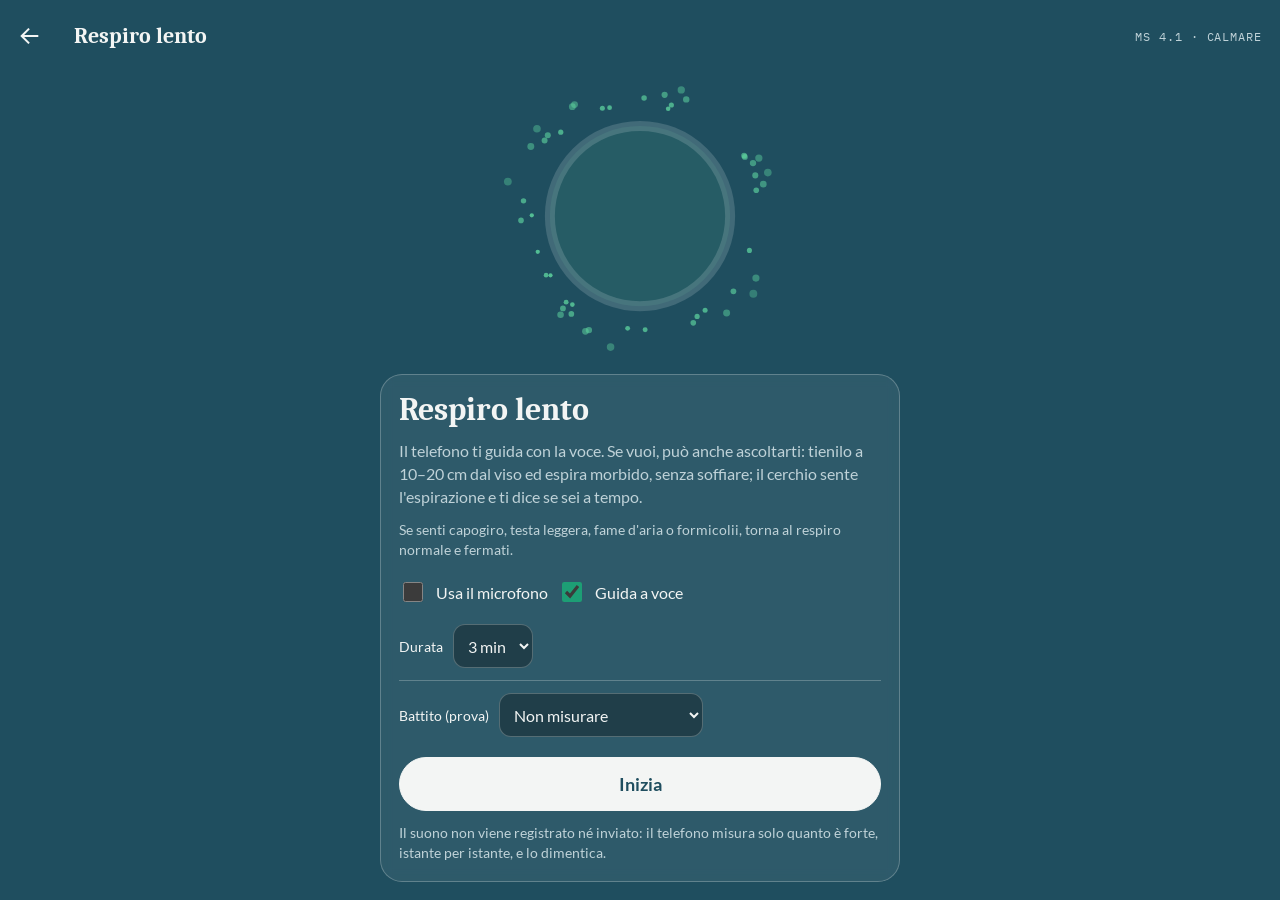
==== respiro.html @ 0f981669 "Respiro guidato: battito in prova da fascia Bluetooth o fotocamera Fascia cardio con il profilo Blue" ====
<!doctype html>
<html lang="it">
<head>
<meta charset="utf-8">
<meta name="viewport" content="width=device-width, initial-scale=1, viewport-fit=cover">
<meta name="theme-color" content="#1f4e5f">
<title>Respiro guidato · Neuro Movement Snack</title>
<link rel="manifest" href="manifest.webmanifest">
<link rel="icon" href="icon-192.png">
<link rel="stylesheet" href="fonts/fonts.css">
<style>
/* Respiro guidato: tela a tutto schermo, il corpo al centro, il testo resta in basso. Notte calda, teal per inspirare, ambra per espirare. */
:root{
  --night:#1f4e5f; --ink:#f3f5f4; --dim:#bfd2d8; --teal:#1d9e75; --amber:#c68a18; --panel:rgba(255,255,255,.07); --line:rgba(243,245,244,.25);
  --display:"Caladea", Cambria, Georgia, serif; --body:"Lato", Calibri, system-ui, sans-serif; --mono:"IBM Plex Mono", ui-monospace, monospace;
  color-scheme:dark;
}
*{box-sizing:border-box}
html,body{height:100%;margin:0}
body{background:var(--night);color:var(--ink);font-family:var(--body);overflow:hidden}
[hidden]{display:none!important}
#cv{position:fixed;inset:0;width:100%;height:100%;display:block}
.ui{position:fixed;inset:0;display:flex;flex-direction:column;
  padding:calc(env(safe-area-inset-top,0px) + 14px) max(18px,env(safe-area-inset-right,0px)) calc(env(safe-area-inset-bottom,0px) + 18px) max(18px,env(safe-area-inset-left,0px));pointer-events:none}
.ui > *{pointer-events:auto}
.top{display:flex;align-items:center;justify-content:space-between;gap:12px}
.back{display:inline-flex;align-items:center;gap:8px;color:var(--ink);text-decoration:none;font-size:1rem;min-height:44px}
.tag{font-family:var(--mono);font-size:.72rem;letter-spacing:.08em;color:var(--dim)}
.panel,.livebar,.top{flex-shrink:0}
.center{flex:1;min-height:0;display:flex;flex-direction:column;align-items:center;justify-content:center;text-align:center;gap:6px;pointer-events:none}
.phase{font-family:var(--display);font-weight:400;font-size:clamp(2.6rem,12vw,4.2rem);line-height:1;letter-spacing:.01em}
.count{font-family:var(--display);font-weight:700;font-size:clamp(3rem,16vw,5rem);line-height:1}
.hint{min-height:1.4em;font-size:1.05rem;color:var(--dim);max-width:30ch;margin-top:min(26vw,100px)}
.phase:empty,.count:empty{min-height:1em}
.panel{background:var(--panel);border:1px solid var(--line);border-radius:22px;padding:18px;display:grid;gap:12px;max-width:520px;width:100%;margin:0 auto;backdrop-filter:blur(6px);max-height:calc(100dvh - 100px);overflow-y:auto}
.panel h1{font-family:var(--display);font-weight:700;font-size:2rem;margin:0;line-height:1.05}
.panel p{margin:0;line-height:1.45;color:var(--dim)}
.btn{font:inherit;font-weight:600;font-size:1.1rem;min-height:54px;border-radius:999px;border:1px solid var(--line);background:transparent;color:var(--ink);padding:0 22px;cursor:pointer}
.btn.primary{background:var(--ink);color:var(--night);border-color:var(--ink)}
.btn:focus-visible,select:focus-visible,input:focus-visible,a:focus-visible{outline:3px solid var(--teal);outline-offset:3px}
.row{display:flex;gap:10px;flex-wrap:wrap;align-items:center}
.row .btn{flex:1}
label.opt{display:flex;align-items:center;gap:10px;min-height:40px;color:var(--ink)}
label.opt input{width:20px;height:20px;accent-color:var(--teal)}
select{font:inherit;min-height:44px;border-radius:12px;border:1px solid var(--line);background:rgba(0,0,0,.3);color:var(--ink);padding:0 10px}
.meter{display:flex;align-items:center;gap:10px;font-family:var(--mono);font-size:.75rem;color:var(--dim)}
.meter .bar{flex:1;height:6px;border-radius:3px;background:rgba(255,255,255,.12);overflow:hidden;position:relative}
.meter .bar i{position:absolute;left:0;top:0;bottom:0;width:0;background:var(--amber)}
.meter .bar b{position:absolute;top:-3px;bottom:-3px;width:2px;background:var(--ink)}
.stats{display:grid;gap:8px}
.stat{display:grid;grid-template-columns:minmax(0,7.5rem) 1fr;align-items:center;gap:12px;background:#ffffff;color:#2f3437;border-radius:12px;padding:8px 16px}
.stat b{font-family:var(--display);font-weight:700;font-size:2.6rem;line-height:1.1;color:#14785a;font-variant-numeric:tabular-nums}
.stat span{font-size:1rem}
.eyebrow{font-size:.72rem;font-weight:700;letter-spacing:.16em;text-transform:uppercase;color:#7fd4b3;margin:0}
.ttl{font-family:var(--display);font-weight:700;font-size:1.35rem;flex:1}
.top .back{min-width:44px}
/* sincronia e forma d'onda */
.sync{display:grid;justify-items:center;gap:0;text-align:center}
.sync span{font-size:1.05rem;color:var(--ink)}
.sync b{font-family:var(--display);font-weight:700;font-size:3.2rem;line-height:1.05;color:#7fd4b3;font-variant-numeric:tabular-nums}
.wave{display:flex;align-items:center;gap:14px;border:1px solid var(--line);border-radius:14px;padding:10px 16px;min-height:58px}
.bars{display:flex;align-items:center;gap:3px;height:34px}
.bars i{width:4px;border-radius:2px;background:#7fd4b3;height:4px;transition:height .08s linear}
.wave #hear{font-size:.8rem;font-weight:700;letter-spacing:.16em;flex:1;white-space:nowrap}
.wave .rate{white-space:nowrap}
.wave .rate{font-family:var(--mono);font-size:.72rem;color:var(--dim)}
.small{font-size:.86rem}
.livebar{display:grid;gap:10px;max-width:520px;width:100%;margin:0 auto}
/* battito (prova) */
.hrpick{display:grid;gap:8px;border-top:1px solid var(--line);padding-top:12px}
.hrpick .row label{color:var(--ink)}
.hrlive{display:grid;gap:6px;border:1px solid var(--line);border-radius:14px;padding:10px 14px}
.hrhead{display:flex;align-items:baseline;justify-content:space-between;gap:10px;flex-wrap:wrap}
.hrhead b{font-family:var(--display);font-weight:700;font-size:1.9rem;line-height:1;font-variant-numeric:tabular-nums}
.hrhead b small{font-family:var(--body);font-size:.8rem;font-weight:400;color:var(--dim);margin-left:4px}
.hrhead span{font-size:.85rem;color:var(--dim)}
.hrhead span em{font-style:normal;color:#7fd4b3;font-weight:700}
#hrCv{width:100%;height:84px;display:block}
.hrleg{display:flex;gap:14px;font-size:.75rem;color:var(--dim)}
.hrleg i{display:inline-block;width:10px;height:10px;border-radius:2px;margin-right:5px;vertical-align:-1px}
#hrMsg:empty{display:none}
@media (prefers-reduced-motion: reduce){ .panel{backdrop-filter:none} }
</style>
</head>
<body>
<canvas id="cv" aria-hidden="true"></canvas>

<div class="ui">
  <div class="top">
    <a class="back" href="./" aria-label="Torna all'app"><svg width="24" height="24" viewBox="0 0 26 26" fill="none" stroke="currentColor" stroke-width="2.2" aria-hidden="true"><path d="M22 13H5M12 5l-8 8 8 8"/></svg></a>
    <span class="ttl" id="ttl">Respiro guidato</span>
    <span class="tag" id="tag">MS 4.1 · CALMARE</span>
  </div>

  <div class="center" id="centerBox" aria-live="polite">
    <p class="phase" id="phase"></p>
    <p class="count" id="count"></p>
    <p class="hint" id="hint"></p>
  </div>

  <!-- Inizio -->
  <div class="panel" id="intro">
    <h1 id="title">Respiro lento</h1>
    <p>Il telefono ti guida con la voce. Se vuoi, può anche ascoltarti: tienilo a 10–20 cm dal viso ed espira morbido, senza soffiare; il cerchio sente l'espirazione e ti dice se sei a tempo.</p>
    <p class="small">Se senti capogiro, testa leggera, fame d'aria o formicolii, torna al respiro normale e fermati.</p>
    <div class="row">
      <label class="opt"><input type="checkbox" id="optMic"> Usa il microfono</label>
      <label class="opt"><input type="checkbox" id="optVoice" checked> Guida a voce</label>
    </div>
    <div class="row">
      <label for="dur" class="small">Durata</label>
      <select id="dur"><option value="1">1 min</option><option value="3" selected>3 min</option><option value="5">5 min</option></select>
    </div>
    <div class="hrpick">
      <div class="row">
        <label for="hrSrc" class="small">Battito (prova)</label>
        <select id="hrSrc"><option value="none">Non misurare</option><option value="ble">Fascia cardio Bluetooth</option><option value="cam">Dito sulla fotocamera</option></select>
      </div>
      <button class="btn" id="hrConnect" hidden>Collega la fascia</button>
      <p class="small" id="hrNote"></p>
    </div>
    <button class="btn primary" id="go">Inizia</button>
    <p class="small">Il suono non viene registrato né inviato: il telefono misura solo quanto è forte, istante per istante, e lo dimentica.</p>
  </div>

  <!-- Taratura -->
  <div class="panel" id="calib" hidden>
    <h1 id="calTitle">Un attimo di silenzio</h1>
    <p id="calText">Sto ascoltando il rumore della stanza per 3 secondi.</p>
    <div class="meter"><span>LIVELLO</span><span class="bar"><i id="calLvl"></i></span></div>
  </div>

  <!-- In corso -->
  <div class="livebar" id="live" hidden>
    <div class="sync" id="syncBox" hidden><span>a tempo con la guida</span><b id="syncPct" class="num">–</b></div>
    <div class="wave" id="liveMeter"><span class="bars" id="bars" aria-hidden="true"></span><span id="hear">IN ASCOLTO</span><span id="rate" class="rate">– resp/min</span></div>
    <div class="hrlive" id="hrLive" hidden>
      <div class="hrhead"><b id="hrBpm">–<small>battiti/min</small></b><span>onda del respiro nel battito: <em id="hrWave">–</em></span></div>
      <canvas id="hrCv" role="img" aria-label="Andamento del battito nell'ultimo minuto"></canvas>
      <div class="hrleg"><span><i style="background:rgba(95,214,160,.5)"></i>inspira</span><span><i style="background:rgba(226,170,70,.5)"></i>espira</span><span>ultimo minuto</span></div>
      <p class="small" id="hrMsg" aria-live="polite"></p>
    </div>
    <div class="row"><button class="btn" id="pause">Pausa</button><button class="btn" id="stop">Concludi</button></div>
  </div>

  <!-- Fine -->
  <div class="panel" id="end" hidden>
    <div><p class="eyebrow">La tua pausa</p><h1>Fatto</h1></div>
    <div class="stats">
      <div class="stat"><b id="sBreaths">–</b><span>respiri</span></div>
      <div class="stat"><b id="sRate">–</b><span>respiri al minuto</span></div>
      <div class="stat"><b id="sSync">–</b><span>a tempo con la guida</span></div>
      <div class="stat" id="stHr" hidden><b id="sHr">–</b><span>battiti al minuto, in media</span></div>
      <div class="stat" id="stWave" hidden><b id="sWave">–</b><span>onda del respiro nel battito (battiti/min)</span></div>
    </div>
    <p id="endNote"></p>
    <p class="small" id="hrEndNote" hidden>L'onda del respiro nel battito è la differenza tra il battito più alto (di solito inspirando) e il più basso (espirando) in ogni respiro. Con il respiro lento tende ad allargarsi. È un riscontro per te, non una misura medica, e non viene salvato.</p>
    <p class="small">Il microfono sente il rumore dell'espirazione: non misura il battito. Gli studi sul respiro lento indicano un ritmo di circa 4,5–7 respiri al minuto (MS 4.1).</p>
    <div class="row"><button class="btn" id="again">Ricomincia</button><a class="btn primary" href="./" style="display:flex;align-items:center;justify-content:center;text-decoration:none">Torna all'app</a></div>
  </div>
</div>

<script>
// ---------- Esercizi di respirazione (dalla mappa studi-esercizi) ----------
const PATTERNS = {
  respiro: {name:"Respiro lento", tag:"MS 4.1 · CALMARE", phases:[{k:"in",l:"Inspira",s:4},{k:"out",l:"Espira",s:6}]},
  guidato: {name:"Respiro guidato", tag:"MS 4.2 · CALMARE", phases:[{k:"in",l:"Inspira",s:4},{k:"out",l:"Espira",s:6}]},
  sospiro: {name:"Sospiro ciclico", tag:"PS · CALMARE", phases:[{k:"in",l:"Inspira dal naso",s:2.5},{k:"in",l:"Ancora un piccolo respiro",s:1},{k:"out",l:"Espira dalla bocca",s:6}]}
};
const exId = new URLSearchParams(location.search).get("ex");
const P = PATTERNS[exId] || PATTERNS.respiro;
const $ = id => document.getElementById(id);
$("title").textContent = P.name; $("ttl").textContent = P.name; $("tag").textContent = P.tag;
// forma d'onda: 18 barre che seguono il livello del soffio
const BARS = 18, hist = new Array(BARS).fill(0);
$("bars").innerHTML = "<i></i>".repeat(BARS);
const reduced = matchMedia("(prefers-reduced-motion: reduce)").matches;

// ---------- Microfono: livello del soffio, nient'altro ----------
let ctx=null, an=null, stream=null, buf=null, lvl=0, floor=0.002, thr=0.01, breathing=false;
async function startMic(){
  stream = await navigator.mediaDevices.getUserMedia({audio:{echoCancellation:true, noiseSuppression:false, autoGainControl:false}});
  ctx = new (window.AudioContext||window.webkitAudioContext)();
  const src = ctx.createMediaStreamSource(stream);
  an = ctx.createAnalyser(); an.fftSize = 1024; src.connect(an);
  buf = new Float32Array(an.fftSize);
}
function readLevel(){
  if(!an) return 0;
  an.getFloatTimeDomainData(buf);
  let s=0; for(let i=0;i<buf.length;i++) s+=buf[i]*buf[i];
  const rms=Math.sqrt(s/buf.length);
  lvl = lvl*0.8 + rms*0.2;
  return lvl;
}
function stopMic(){ try{ stream?.getTracks().forEach(t=>t.stop()); ctx?.close(); }catch(e){} an=null; stream=null; ctx=null; }
const sleep = ms => new Promise(r=>setTimeout(r,ms));
async function sample(ms, bar){
  const vals=[]; const t0=performance.now();
  while(performance.now()-t0<ms){ const v=readLevel(); vals.push(v); if(bar) $(bar).style.width=Math.min(100,v/Math.max(thr*2,0.02)*100)+"%"; await sleep(50); }
  vals.sort((a,b)=>a-b); return vals;
}
async function calibrate(){
  show("calib");
  $("calTitle").textContent="Un attimo di silenzio"; $("calText").textContent="Ascolto il rumore della stanza per 3 secondi.";
  const q = await sample(3000,"calLvl");
  floor = q[Math.floor(q.length*0.5)] || 0.002;
  $("calTitle").textContent="Ora espira piano, senza soffiare"; $("calText").textContent="Un'espirazione lunga e morbida, a bocca socchiusa, per 3 secondi.";
  speak("Ora espira piano, senza soffiare");
  await sleep(600);
  const b = await sample(3000,"calLvl");
  const blow = b[Math.floor(b.length*0.8)] || floor;
  if(blow < floor*1.6){ return false; }
  thr = floor + (blow-floor)*0.3;
  return true;
}

// ---------- Voce ----------
let speakingUntil = 0;
function speak(text){
  if(!$("optVoice").checked || !("speechSynthesis" in window)) return;
  try{
    speechSynthesis.cancel();
    const u = new SpeechSynthesisUtterance(text); u.lang="it-IT"; u.rate=0.9; u.pitch=0.95;
    const v = speechSynthesis.getVoices().find(v=>v.lang && v.lang.startsWith("it")); if(v) u.voice=v;
    // mentre parla, il microfono non conta il soffio
    speakingUntil = performance.now() + 1200;
    u.onend = () => { speakingUntil = performance.now() + 250; };
    speechSynthesis.speak(u);
  }catch(e){}
}

// ---------- Sessione ----------
let S=null, raf=0, wake=null;
function show(id){ ["intro","calib","live","end"].forEach(k=>$(k).hidden = k!==id); }
async function go(){
  const useMic = $("optMic").checked;
  if(useMic){
    try{ await startMic(); }
    catch(e){ $("hint").textContent="Microfono non disponibile: ti guido solo con la voce e il cerchio."; }
    if(an){ const ok = await calibrate(); if(!ok){ stopMic(); $("hint").textContent="Non sento l'espirazione: continuo senza microfono. Prova ad avvicinare il telefono."; } }
  }
  await hrStart();
  try{ wake = await navigator.wakeLock?.request("screen"); }catch(e){}
  S = {cyc:[], phLog:[], dur:+$("dur").value*60000, t0:performance.now(), paused:0, pauseAt:0, idx:0, phaseT0:performance.now(),
       match:0, total:0, exhales:[], onAt:0, ph:{in:0,inLoud:0,out:0,outLoud:0}, feedback:""};
  $("liveMeter").hidden = !an; $("syncBox").hidden = !an; $("syncPct").textContent="–";
  show("live"); startPhase();
  cancelAnimationFrame(raf); raf=requestAnimationFrame(loop);
}
function phase(){ return P.phases[S.idx % P.phases.length]; }
function startPhase(){
  const p=phase(); S.phaseT0=performance.now(); S.ph={in:0,inLoud:0,out:0,outLoud:0};
  S.phLog.push({t:S.phaseT0, k:p.k}); if(S.phLog.length>200) S.phLog.shift();
  if(S.idx % P.phases.length===0) S.cyc.push(S.phaseT0);
  $("phase").textContent=p.l; speak(p.l);
}
function endPhase(){
  // un consiglio breve, solo se il microfono è attivo
  const p=phase();
  if(an){
    if(p.k==="out" && S.ph.out>0){ const f=S.ph.outLoud/S.ph.out; S.feedback = f<0.35 ? "Espira più a lungo, fino a quando il cerchio è piccolo" : (f>0.7 ? "Bene, espirazione lunga" : ""); }
    if(p.k==="in" && S.ph.in>0){ const f=S.ph.inLoud/S.ph.in; if(f>0.5) S.feedback="Sento ancora espirare: inspira in silenzio dal naso"; }
    $("hint").textContent=S.feedback;
  }
  S.idx++;
  // si chiude sempre alla fine di un ciclo completo
  if(performance.now()-S.t0-S.paused>=S.dur && S.idx%P.phases.length===0){ finish(); return; }
  startPhase();
}
// la logica gira a 20 Hz con un timer, il disegno con requestAnimationFrame:
// così i tempi restano giusti anche se il browser rallenta le animazioni
let last=performance.now(), lastDraw=performance.now();
setInterval(()=>tick(performance.now()), 50);
function loop(now){
  const dt=Math.min(0.1,(now-lastDraw)/1000); lastDraw=now;
  draw(now, dt);
  raf=requestAnimationFrame(loop);
}
function tick(now){
  const dt=Math.min(0.5,(now-last)/1000); last=now;
  if(S && !S.pauseAt){
    const p=phase(), el=(now-S.phaseT0)/1000;
    const left=Math.max(1,Math.ceil(p.s-el)); $("count").textContent=left;
    if(an){
      const v=readLevel();
      // isteresi: si accende sopra la soglia, si spegne sotto il 75%
      const was=breathing; breathing = breathing ? v>thr*0.75 : v>thr;
      if(breathing && !was) S.onAt=now;
      if(!breathing && was && now-S.onAt>800) S.exhales.push(now);
      hist.shift(); hist.push(Math.min(1, v/Math.max(thr*2,0.02)));
      const bars=$("bars").children;
      for(let k=0;k<BARS;k++){ const c=1-Math.abs(k-(BARS-1)/2)/(BARS/2)*0.5; bars[k].style.height=(4+hist[k]*30*c)+"px"; }
      $("hear").textContent = breathing ? "TI SENTO" : "IN ASCOLTO";
      if(S.total>3) $("syncPct").textContent=Math.round(S.match/S.total*100)+"%";
      if(now>speakingUntil){
        S.total+=dt;
        if(p.k==="out"){ S.ph.out+=dt; if(breathing){ S.ph.outLoud+=dt; S.match+=dt; } }
        else { S.ph.in+=dt; if(breathing) S.ph.inLoud+=dt; else S.match+=dt; }
      }
      const recent=S.exhales.filter(t=>now-t<60000), span=Math.min(60,(now-S.t0-S.paused)/1000);
      if(span>20 && recent.length>1) $("rate").textContent=(recent.length/span*60).toFixed(1).replace(".",",")+" resp/min";
    }
    if(HR.on) hrTick(now);
    if(el>=p.s) endPhase();
  }
}
function finish(){
  const pausing=S.pauseAt ? performance.now()-S.pauseAt : 0; // se concludi in pausa, la pausa non conta
  const elapsedMin=(performance.now()-S.t0-S.paused-pausing)/60000;
  const cycle=P.phases.reduce((a,p)=>a+p.s,0);
  const guided=Math.round(elapsedMin*60/cycle);
  if(an){
    $("sBreaths").textContent=S.exhales.length;
    const r=S.exhales.length/Math.max(elapsedMin,0.1);
    $("sRate").textContent = elapsedMin>=1 ? r.toFixed(1).replace(".",",") : "–";
    $("sSync").textContent=S.total>0?Math.round(S.match/S.total*100)+"%":"–";
    $("endNote").textContent = elapsedMin<1 ? "Sessione troppo breve per calcolare il ritmo: serve almeno un minuto." :
      r>=4.5 && r<=7 ? "Il tuo ritmo è nella fascia del respiro lento studiata negli esperimenti." :
      (r>7 ? "Il tuo ritmo è un po' più veloce della guida: la prossima volta allunga l'espirazione." : "Ho sentito pochi respiri: forse il telefono era lontano o l'espirazione molto silenziosa.");
  } else {
    $("sBreaths").textContent=guided; $("sRate").textContent=(60/cycle).toFixed(1).replace(".",","); $("sSync").textContent="–";
    $("endNote").textContent="Senza microfono conto i respiri guidati, non quelli che hai fatto davvero.";
  }
  if(S.idx % P.phases.length===0) S.cyc.push(performance.now()); hrFinish();
  speak("Fatto. Ottimo lavoro.");
  stopMic(); try{ wake?.release(); }catch(e){}
  S=null; $("phase").textContent=""; $("count").textContent=""; $("hint").textContent="";
  show("end");
}

// ---------- Battito (prova): fascia Bluetooth o dito sulla fotocamera ----------
// I dati del battito restano in memoria solo durante l'esercizio: non vengono salvati né inviati.
const HR = {on:false, src:"none", beats:[], dev:null, cam:null, vid:null, torch:false, f:null, status:"", live:0, liveAt:0, rej:0};
const median = a => { const s=[...a].sort((x,y)=>x-y); return s[Math.floor(s.length/2)]; };
function hrMsg(t){ $("hrMsg").textContent=t||""; }
function addBeat(t, ibi, strict){
  if(ibi<330 || ibi>1500) return;                     // fuori da 40–180 battiti al minuto
  const b=HR.beats;
  if(strict && b.length>=5){                           // fotocamera: scarto i salti isolati
    const m=median(b.slice(-5).map(x=>x.ibi));
    if(Math.abs(ibi-m)>m*0.3){                         // accetto un ritmo nuovo solo se si ripete uguale
      HR.rej = (HR.rejIbi && Math.abs(ibi-HR.rejIbi)<ibi*0.15) ? HR.rej+1 : 1; HR.rejIbi=ibi;
      if(HR.rej<3) return; }
  }
  HR.rej=0; HR.rejIbi=0; b.push({t, ibi, hr:60000/ibi}); if(b.length>900) b.shift();
}
function hrNote(){
  const v=$("hrSrc").value, ble=!!navigator.bluetooth;
  $("hrConnect").hidden = v!=="ble" || !ble;
  $("hrConnect").textContent = HR.dev ? "Collegata: "+(HR.dev.name||"fascia")+" · cambia" : "Collega la fascia";
  $("hrNote").textContent =
    v==="ble" ? (ble ? "Inumidisci gli elettrodi, indossa la fascia sul petto e premi Collega. Il battito resta su questo dispositivo e non viene salvato."
                     : "Questo browser non si collega alle fasce. Su iPhone e iPad Safari non lo permette: apri l'app con il browser gratuito Bluefy. Su Android usa Chrome, su computer Chrome o Edge.")
    : v==="cam" ? "Durante l'esercizio appoggia la punta dell'indice sulla fotocamera posteriore, coprendo anche il flash, senza premere, e resta fermo. Il telefono legge solo il colore del dito: le immagini non vengono salvate. È meno precisa della fascia."
    : "";
}
$("hrSrc").addEventListener("change", hrNote);
$("hrConnect").addEventListener("click", connectStrap);
hrNote();

async function connectStrap(){
  try{
    const dev = await navigator.bluetooth.requestDevice({filters:[{services:["heart_rate"]}]});
    const srv = await (await dev.gatt.connect()).getPrimaryService("heart_rate");
    const ch = await srv.getCharacteristic("heart_rate_measurement");
    ch.addEventListener("characteristicvaluechanged", e=>onHrm(e.target.value));
    await ch.startNotifications();
    dev.addEventListener("gattserverdisconnected", ()=>{ HR.dev=null; hrMsg("La fascia si è scollegata."); hrNote(); });
    if(HR.dev && HR.dev!==dev) try{ HR.dev.gatt.disconnect(); }catch(e){}
    HR.dev=dev; $("hrNote").textContent="Fascia collegata. Il battito resta su questo dispositivo e non viene salvato.";
  }catch(e){
    $("hrNote").textContent = e.name==="NotFoundError" ? "Nessuna fascia scelta. Controlla che sia indossata (si accende a contatto con la pelle) e riprova." : "Non riesco a collegarmi alla fascia ("+e.message+").";
  }
  $("hrConnect").hidden=false; $("hrConnect").textContent = HR.dev ? "Collegata: "+(HR.dev.name||"fascia")+" · cambia" : "Collega la fascia";
}
// Formato standard Bluetooth "Heart Rate Measurement": battito e, se c'è, intervalli tra battiti in 1/1024 s
function onHrm(dv){
  const now=performance.now(), f=dv.getUint8(0); let o=1;
  const hr = (f&1) ? dv.getUint16(o,true) : dv.getUint8(o); o += (f&1) ? 2 : 1;
  if(f&8) o+=2;
  const rr=[]; if(f&16) for(; o+1<dv.byteLength; o+=2) rr.push(dv.getUint16(o,true)*1000/1024);
  HR.live=hr; HR.liveAt=now;
  if(!HR.on) return;
  if(rr.length){ let t=now; for(let i=rr.length-1;i>=0;i--){ addBeat(t, rr[i], false); t-=rr[i]; } HR.beats.sort((a,b)=>a.t-b.t); }
  else if(hr>0) addBeat(now, 60000/hr, false);         // fascia senza intervalli: un valore al secondo
}

async function startCam(){
  const st = await navigator.mediaDevices.getUserMedia({audio:false, video:{facingMode:{ideal:"environment"}, width:{ideal:160}, height:{ideal:120}, frameRate:{ideal:30}}});
  const v=document.createElement("video"); v.muted=true; v.playsInline=true; v.setAttribute("playsinline",""); v.srcObject=st; await v.play();
  HR.torch=false;
  try{ await st.getVideoTracks()[0].applyConstraints({advanced:[{torch:true}]}); HR.torch=true; }catch(e){}
  HR.cam=st; HR.vid=v;
  const c=document.createElement("canvas"); c.width=32; c.height=24; HR.cx=c.getContext("2d",{willReadFrequently:true});
  HR.f={base:0, sm:0, prev:0, prev2:0, prevT:0, lastT:0, amp:0, lastPeak:0, ok:false, okSince:0};
  const step=()=>{ if(!HR.cam) return; camFrame();
    if(v.requestVideoFrameCallback) v.requestVideoFrameCallback(step); else setTimeout(step, 33); };
  step();
}
function camFrame(){
  if(HR.vid.readyState<2) return;
  HR.cx.drawImage(HR.vid,0,0,32,24);
  const d=HR.cx.getImageData(0,0,32,24).data; let r=0,g=0,b=0;
  for(let i=0;i<d.length;i+=4){ r+=d[i]; g+=d[i+1]; b+=d[i+2]; }
  const n=d.length/4; ppgSample(performance.now(), r/n, g/n, b/n);
}
// Fotopletismografia: a ogni battito il dito si riempie di sangue e diventa un po' più scuro
function ppgSample(t, r, g, b){
  const F=HR.f, dt = F.lastT ? Math.min(0.2,(t-F.lastT)/1000) : 0.033; F.lastT=t;
  const finger = r>40 && r>g*1.6 && r>b*1.6;            // immagine quasi tutta rossa: il dito copre l'obiettivo
  if(!finger){ F.ok=false; HR.status="nofinger"; return; }
  if(!F.ok){ Object.assign(F,{ok:true, okSince:t, base:r, sm:0, prev:0, prev2:0, amp:0, lastPeak:0}); }
  HR.status = t-F.okSince<5000 ? "warm" : "ok";
  F.base += (r-F.base)*(1-Math.exp(-dt/0.9));           // tolgo la deriva lenta
  F.sm += ((F.base-r)-F.sm)*(1-Math.exp(-dt/0.1));      // e il rumore veloce
  F.amp = Math.max(F.amp*Math.exp(-dt/2.5), Math.abs(F.sm));
  if(F.prev>F.prev2 && F.prev>=F.sm && F.prev>F.amp*0.4 && F.prevT-F.lastPeak>Math.max(330, HR.beats.length>=5 ? 0.6*median(HR.beats.slice(-5).map(x=>x.ibi)) : 0) && t-F.okSince>2000){
    if(F.lastPeak) addBeat(F.prevT, F.prevT-F.lastPeak, true);
    F.lastPeak=F.prevT;
  }
  F.prev2=F.prev; F.prev=F.sm; F.prevT=t;
}
function stopCam(){ try{ HR.cam?.getTracks().forEach(t=>t.stop()); }catch(e){} HR.cam=null; HR.vid=null; }
addEventListener("pagehide", ()=>{ stopCam(); try{ HR.dev?.gatt.disconnect(); }catch(e){} });

async function hrStart(){
  HR.src=$("hrSrc").value; HR.beats=[]; HR.rej=0; HR.status=""; HR.on=false; hrMsg("");
  if(HR.src==="cam"){
    try{ await startCam(); HR.on=true;
      if(!HR.torch) hrMsg("Non riesco ad accendere la torcia: avvicina il dito a una luce forte."); }
    catch(e){ hrMsg("Fotocamera non disponibile: continuo senza battito."); }
  } else if(HR.src==="ble"){
    if(HR.dev) HR.on=true; else hrMsg("Fascia non collegata: continuo senza battito.");
  }
  $("hrLive").hidden=!HR.on;
}
// onda del respiro nel battito: per ogni respiro completo, battito più alto meno battito più basso
function hrWaves(){
  const c=S.cyc, out=[];
  for(let i=0;i+1<c.length;i++){
    const hs=HR.beats.filter(x=>x.t>=c[i] && x.t<c[i+1]).map(x=>x.hr);
    if(hs.length>=4) out.push(Math.max(...hs)-Math.min(...hs));
  }
  return out;
}
const fmt1 = v => v.toFixed(1).replace(".",",");
function hrTick(now){
  const b=HR.beats, lastT=b.length ? b[b.length-1].t : 0;
  const fresh = b.length>=3 && now-lastT<4000;
  $("hrBpm").firstChild.textContent = fresh ? Math.round(median(b.slice(-5).map(x=>x.hr))) : "–";
  const w=hrWaves().slice(-3); $("hrWave").textContent = w.length ? fmt1(w.reduce((a,x)=>a+x,0)/w.length) : "–";
  if(HR.src==="cam") hrMsg(HR.status==="nofinger" ? "Appoggia il dito sulla fotocamera, coprendo anche il flash." :
                           HR.status==="warm" ? "Sto cercando il battito: resta fermo." :
                           (!fresh ? "Il segnale è debole: premi un po' meno e tieni fermo il dito." : (HR.torch?"":"Torcia spenta: tieni il dito vicino a una luce.")));
  else if(HR.src==="ble") hrMsg(!HR.dev ? "La fascia si è scollegata." : (now-HR.liveAt>5000 ? "Non ricevo dati: controlla che la fascia tocchi bene la pelle." : ""));
  drawHr(now);
}
function drawHr(now){
  const c=$("hrCv"), w=c.clientWidth, h=c.clientHeight, d=Math.min(2,devicePixelRatio||1);
  if(!w) return;
  if(c.width!==Math.round(w*d)){ c.width=Math.round(w*d); c.height=Math.round(h*d); }
  const x=c.getContext("2d"); x.setTransform(d,0,0,d,0,0); x.clearRect(0,0,w,h);
  const span=60000, t0=now-span, X=t=>(t-t0)/span*w, L=S.phLog;
  for(let i=0;i<L.length;i++){
    const a=Math.max(L[i].t,t0), e=i+1<L.length ? L[i+1].t : now; if(e<t0) continue;
    x.fillStyle = L[i].k==="in" ? "rgba(95,214,160,.18)" : "rgba(226,170,70,.18)"; x.fillRect(X(a),0,X(e)-X(a),h);
  }
  const p=HR.beats.filter(q=>q.t>=t0); if(p.length<2) return;
  let lo=Math.min(...p.map(q=>q.hr)), hi=Math.max(...p.map(q=>q.hr));
  if(hi-lo<10){ const m=(hi+lo)/2; lo=m-5; hi=m+5; }
  const Y=v=>h-6-(v-lo)/(hi-lo)*(h-12);
  x.strokeStyle="#f3f5f4"; x.lineWidth=2; x.lineJoin="round"; x.beginPath();
  p.forEach((q,i)=> i ? x.lineTo(X(q.t),Y(q.hr)) : x.moveTo(X(q.t),Y(q.hr))); x.stroke();
  x.fillStyle="rgba(243,245,244,.7)"; x.font="11px 'IBM Plex Mono', monospace";
  x.fillText(Math.round(hi),4,12); x.fillText(Math.round(lo),4,h-4);
}
function hrFinish(){
  if(!HR.on){ $("stHr").hidden=true; $("stWave").hidden=true; $("hrEndNote").hidden=true; stopCam(); return; }
  const hs=HR.beats.map(x=>x.hr), w=hrWaves(), ww=w.length>2 ? w.slice(1) : w;  // il primo respiro serve ad assestarsi
  $("stHr").hidden=false; $("stWave").hidden=false;
  $("sHr").textContent = hs.length>=10 ? Math.round(hs.reduce((a,x)=>a+x,0)/hs.length) : "–";
  $("sWave").textContent = ww.length ? fmt1(ww.reduce((a,x)=>a+x,0)/ww.length) : "–";
  $("hrEndNote").hidden=false;
  HR.on=false; HR.beats=[]; stopCam();
}
$("go").addEventListener("click",go);
$("again").addEventListener("click",()=>{ show("intro"); });
$("stop").addEventListener("click",()=>{ if(S) finish(); });
$("pause").addEventListener("click",()=>{
  if(!S) return;
  if(!S.pauseAt){ S.pauseAt=performance.now(); $("pause").textContent="Riprendi"; $("phase").textContent="In pausa"; speechSynthesis?.cancel(); }
  else { const d=performance.now()-S.pauseAt; S.paused+=d; S.phaseT0+=d; S.pauseAt=0; $("pause").textContent="Pausa"; $("phase").textContent=phase().l; }
});

// ---------- Disegno: il cerchio che respira e le particelle mosse dal soffio ----------
const cv=$("cv"), g=cv.getContext("2d");
let W=0,H=0,DPR=1;
function resize(){ DPR=Math.min(2,devicePixelRatio||1); W=innerWidth; H=innerHeight; cv.width=W*DPR; cv.height=H*DPR; g.setTransform(DPR,0,0,DPR,0,0); }
addEventListener("resize",resize); resize();
const parts=Array.from({length:reduced?16:48},(_,i)=>({a:Math.random()*Math.PI*2, d:Math.random(), sp:0.05+Math.random()*0.15, push:0}));
let scale=0.55, hue=0;
const mix=(a,b,t)=>a+(b-a)*t;
const TEAL=[95,214,160], AMBER=[226,170,70];
function draw(now, dt){
  g.fillStyle="#1f4e5f"; g.fillRect(0,0,W,H);
  // l'anello si centra sul testo "Inspira / Espira"
  const pr=$("phase").getBoundingClientRect(), cr=$("count").getBoundingClientRect();
  const cb=$("centerBox").getBoundingClientRect();
  const cx=W/2, cy=S ? (pr.top+cr.bottom)/2 : cb.top+cb.height/2, R=Math.max(60, Math.min(W*0.42, 170, cb.height*0.46));
  let target=0.55, warm=0, prog=0;
  if(S){
    const p=phase(), el=(now-S.phaseT0)/1000; prog=Math.min(1,el/p.s);
    const e=0.5-0.5*Math.cos(Math.PI*prog);
    if(p.k==="in"){ const prev = S.idx>0 && P.phases[(S.idx-1)%P.phases.length].k==="in"; const from=prev?0.92:0.55, to=prev?1.0:0.92; target=mix(from,to,e); warm=0; }
    else { target=mix(1.0,0.55,e); warm=1; }
    if(S.pauseAt) target=scale;
  }
  scale += (target-scale)*Math.min(1,dt*8);
  hue += ((S?warm:0)-hue)*Math.min(1,dt*3);
  const col=TEAL.map((c,i)=>Math.round(mix(c,AMBER[i],hue)));
  // l'anello respira: grande in inspirazione, piccolo in espirazione
  const r=R*(0.62+0.38*((scale-0.55)/0.45));
  g.fillStyle=`rgba(${col},0.10)`; g.beginPath(); g.arc(cx,cy,r,0,Math.PI*2); g.fill();
  g.lineWidth=10; g.lineCap="round";
  g.strokeStyle="rgba(243,245,244,0.16)"; g.beginPath(); g.arc(cx,cy,r,0,Math.PI*2); g.stroke();
  // l'arco: con il microfono la sincronia, senza il tempo della fase
  let f=0;
  if(S){ f = (an && S.total>3) ? S.match/S.total : prog; }
  if(f>0){ g.strokeStyle=`rgb(${col})`; g.beginPath(); g.arc(cx,cy,r,-Math.PI/2,-Math.PI/2+Math.PI*2*f); g.stroke(); }
  // particelle: il soffio le spinge verso l'esterno
  const wind = (an && breathing) ? Math.min(1,(lvl-thr)/(thr*1.5)+0.35) : 0;
  for(const q of parts){
    q.a += q.sp*dt*(0.4+wind*1.6);
    q.push += ((wind*(0.6+q.d*0.8)) - q.push)*Math.min(1,dt*4);
    const rr = r + 16 + q.d*R*0.22 + q.push*R*0.45;
    const x=cx+Math.cos(q.a)*rr, y=cy+Math.sin(q.a)*rr;
    g.fillStyle=`rgba(${col},${0.35+0.5*(1-q.d)})`;
    g.beginPath(); g.arc(x,y,2+q.d*2+q.push*2,0,Math.PI*2); g.fill();
  }
}
requestAnimationFrame(loop);
</script>
</body>
</html>
---- fonts/fonts.css ----
/* Caratteri ospitati sul sito (licenza SIL Open Font License), sottoinsieme latino */
@font-face {
  font-family: 'Caladea';
  font-style: normal;
  font-weight: 400;
  font-display: swap;
  src: url(caladea-400.woff2) format('woff2');
  unicode-range: U+0000-00FF, U+0131, U+0152-0153, U+02BB-02BC, U+02C6, U+02DA, U+02DC, U+0304, U+0308, U+0329, U+2000-206F, U+20AC, U+2122, U+2191, U+2193, U+2212, U+2215, U+FEFF, U+FFFD;
}
@font-face {
  font-family: 'Caladea';
  font-style: normal;
  font-weight: 700;
  font-display: swap;
  src: url(caladea-700.woff2) format('woff2');
  unicode-range: U+0000-00FF, U+0131, U+0152-0153, U+02BB-02BC, U+02C6, U+02DA, U+02DC, U+0304, U+0308, U+0329, U+2000-206F, U+20AC, U+2122, U+2191, U+2193, U+2212, U+2215, U+FEFF, U+FFFD;
}
@font-face {
  font-family: 'IBM Plex Mono';
  font-style: normal;
  font-weight: 400;
  font-display: swap;
  src: url(ibm-plex-mono-400.woff2) format('woff2');
  unicode-range: U+0000-00FF, U+0131, U+0152-0153, U+02BB-02BC, U+02C6, U+02DA, U+02DC, U+0304, U+0308, U+0329, U+2000-206F, U+20AC, U+2122, U+2191, U+2193, U+2212, U+2215, U+FEFF, U+FFFD;
}
@font-face {
  font-family: 'Lato';
  font-style: normal;
  font-weight: 400;
  font-display: swap;
  src: url(lato-400.woff2) format('woff2');
  unicode-range: U+0000-00FF, U+0131, U+0152-0153, U+02BB-02BC, U+02C6, U+02DA, U+02DC, U+0304, U+0308, U+0329, U+2000-206F, U+20AC, U+2122, U+2191, U+2193, U+2212, U+2215, U+FEFF, U+FFFD;
}
@font-face {
  font-family: 'Lato';
  font-style: normal;
  font-weight: 700;
  font-display: swap;
  src: url(lato-700.woff2) format('woff2');
  unicode-range: U+0000-00FF, U+0131, U+0152-0153, U+02BB-02BC, U+02C6, U+02DA, U+02DC, U+0304, U+0308, U+0329, U+2000-206F, U+20AC, U+2122, U+2191, U+2193, U+2212, U+2215, U+FEFF, U+FFFD;
}
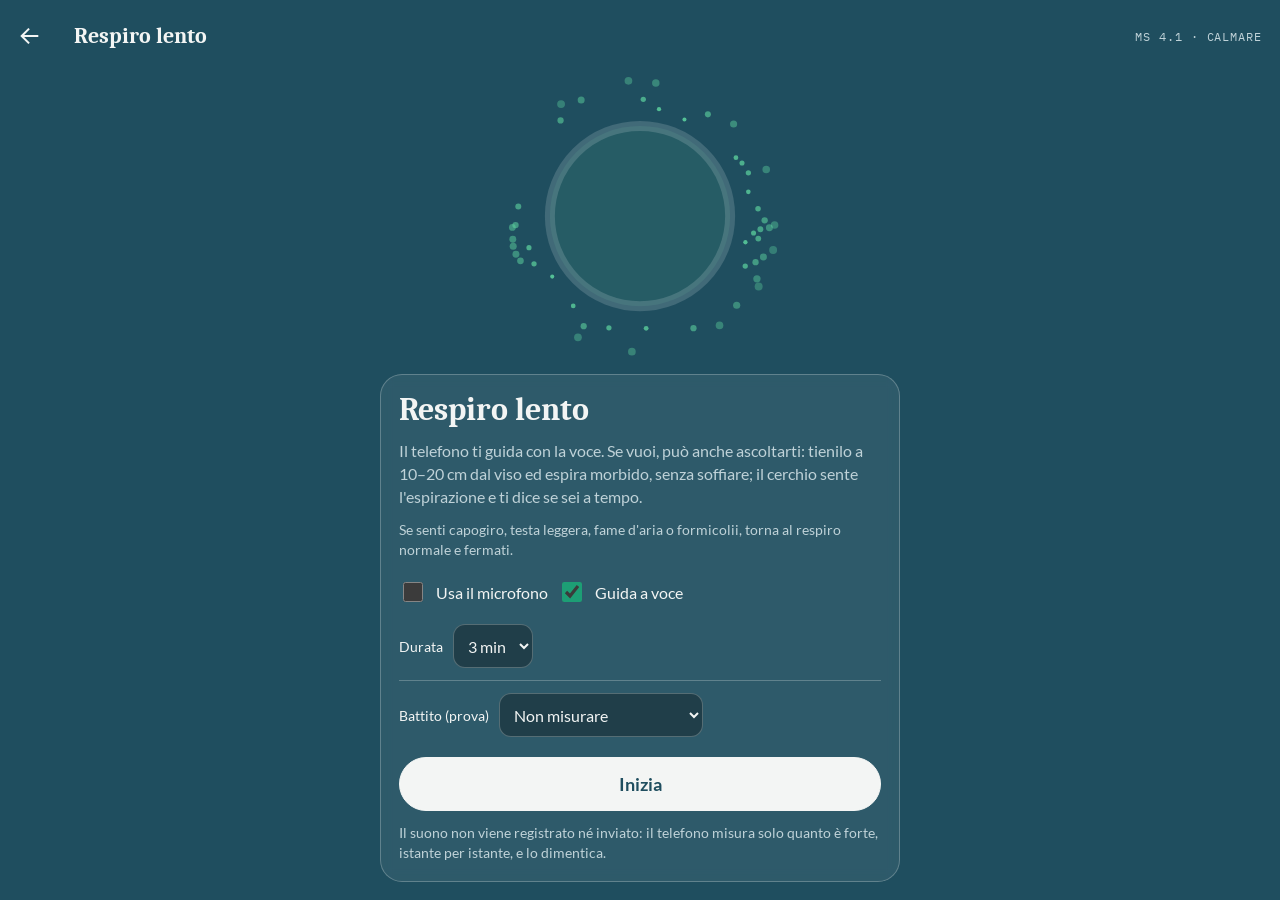
==== commit b23c24fe: "Battito da fotocamera: link di prova, diagnostica, controllo fotogrammi ?hr=cam sceglie già la fotoc" ====
--- a/respiro.html
+++ b/respiro.html
@@ -139,6 +139,7 @@
       <canvas id="hrCv" role="img" aria-label="Andamento del battito nell'ultimo minuto"></canvas>
       <div class="hrleg"><span><i style="background:rgba(95,214,160,.5)"></i>inspira</span><span><i style="background:rgba(226,170,70,.5)"></i>espira</span><span>ultimo minuto</span></div>
       <p class="small" id="hrMsg" aria-live="polite"></p>
+      <p class="small" id="hrDbg" hidden style="font-family:var(--mono);color:var(--dim)"></p>
     </div>
     <div class="row"><button class="btn" id="pause">Pausa</button><button class="btn" id="stop">Concludi</button></div>
   </div>
@@ -356,6 +357,9 @@
     : "";
 }
 $("hrSrc").addEventListener("change", hrNote);
+// per le prove: ?hr=cam (o ble) sceglie già il sensore, ?debug=1 mostra i valori grezzi
+const QP = new URLSearchParams(location.search), DEBUG = QP.get("debug")==="1";
+if(["cam","ble"].includes(QP.get("hr"))) $("hrSrc").value = QP.get("hr");
 $("hrConnect").addEventListener("click", connectStrap);
 hrNote();
 
@@ -391,7 +395,7 @@
   const v=document.createElement("video"); v.muted=true; v.playsInline=true; v.setAttribute("playsinline",""); v.srcObject=st; await v.play();
   HR.torch=false;
   try{ await st.getVideoTracks()[0].applyConstraints({advanced:[{torch:true}]}); HR.torch=true; }catch(e){}
-  HR.cam=st; HR.vid=v;
+  HR.cam=st; HR.vid=v; HR.fr=[]; HR.fps=0; HR.camAt=performance.now();
   const c=document.createElement("canvas"); c.width=32; c.height=24; HR.cx=c.getContext("2d",{willReadFrequently:true});
   HR.f={base:0, sm:0, prev:0, prev2:0, prevT:0, lastT:0, amp:0, lastPeak:0, ok:false, okSince:0};
   const step=()=>{ if(!HR.cam) return; camFrame();
@@ -403,7 +407,10 @@
   HR.cx.drawImage(HR.vid,0,0,32,24);
   const d=HR.cx.getImageData(0,0,32,24).data; let r=0,g=0,b=0;
   for(let i=0;i<d.length;i+=4){ r+=d[i]; g+=d[i+1]; b+=d[i+2]; }
-  const n=d.length/4; ppgSample(performance.now(), r/n, g/n, b/n);
+  const n=d.length/4, now=performance.now();
+  const FR=HR.fr||(HR.fr=[]); FR.push(now); while(FR.length && now-FR[0]>2000) FR.shift(); HR.fps=FR.length/2;
+  if(DEBUG){ const D=HR.dbg||(HR.dbg={frames:[]}); D.r=r/n; D.g=g/n; D.b=b/n; D.frames.push(now); while(D.frames.length && now-D.frames[0]>1000) D.frames.shift(); }
+  ppgSample(now, r/n, g/n, b/n);
 }
 // Fotopletismografia: a ogni battito il dito si riempie di sangue e diventa un po' più scuro
 function ppgSample(t, r, g, b){
@@ -411,6 +418,8 @@
   const finger = r>40 && r>g*1.6 && r>b*1.6;            // immagine quasi tutta rossa: il dito copre l'obiettivo
   if(!finger){ F.ok=false; HR.status="nofinger"; return; }
   if(!F.ok){ Object.assign(F,{ok:true, okSince:t, base:r, sm:0, prev:0, prev2:0, amp:0, lastPeak:0}); }
+  // sotto i 15 fotogrammi al secondo il battito non si legge in modo affidabile: non conto
+  if(t-F.okSince>2000 && HR.fps<15){ HR.status="slow"; F.lastPeak=0; return; }
   HR.status = t-F.okSince<5000 ? "warm" : "ok";
   F.base += (r-F.base)*(1-Math.exp(-dt/0.9));           // tolgo la deriva lenta
   F.sm += ((F.base-r)-F.sm)*(1-Math.exp(-dt/0.1));      // e il rumore veloce
@@ -448,13 +457,21 @@
 function hrTick(now){
   const b=HR.beats, lastT=b.length ? b[b.length-1].t : 0;
   const fresh = b.length>=3 && now-lastT<4000;
+  if(HR.src==="cam" && HR.fr && now-HR.camAt>3000){                 // fotocamera lenta o ferma
+    HR.fps = HR.fr.filter(x=>now-x<2000).length/2;
+    if(HR.fps<15) HR.status="slow"; else if(HR.status==="slow") HR.status="warm"; }
   $("hrBpm").firstChild.textContent = fresh ? Math.round(median(b.slice(-5).map(x=>x.hr))) : "–";
   const w=hrWaves().slice(-3); $("hrWave").textContent = w.length ? fmt1(w.reduce((a,x)=>a+x,0)/w.length) : "–";
-  if(HR.src==="cam") hrMsg(HR.status==="nofinger" ? "Appoggia il dito sulla fotocamera, coprendo anche il flash." :
+  if(HR.src==="cam") hrMsg(HR.status==="slow" ? `La fotocamera va troppo lenta (${Math.round(HR.fps)} fotogrammi al secondo): il battito non si legge bene su questo telefono.` :
+                           HR.status==="nofinger" ? "Appoggia il dito sulla fotocamera, coprendo anche il flash." :
                            HR.status==="warm" ? "Sto cercando il battito: resta fermo." :
                            (!fresh ? "Il segnale è debole: premi un po' meno e tieni fermo il dito." : (HR.torch?"":"Torcia spenta: tieni il dito vicino a una luce.")));
   else if(HR.src==="ble") hrMsg(!HR.dev ? "La fascia si è scollegata." : (now-HR.liveAt>5000 ? "Non ricevo dati: controlla che la fascia tocchi bene la pelle." : ""));
   drawHr(now);
+  if(DEBUG){ $("hrDbg").hidden=false; const D=HR.dbg||{frames:[]};
+    $("hrDbg").textContent = HR.src==="cam"
+      ? `torcia ${HR.torch?"sì":"no"} · ${D.frames.length} fps · R ${Math.round(D.r||0)} G ${Math.round(D.g||0)} B ${Math.round(D.b||0)} · stato ${HR.status||"-"} · battiti ${HR.beats.length}`
+      : `fascia ${HR.dev?"sì":"no"} · ultimo dato ${HR.liveAt?Math.round((now-HR.liveAt)/1000)+" s fa":"-"} · battiti ${HR.beats.length}`; }
 }
 function drawHr(now){
   const c=$("hrCv"), w=c.clientWidth, h=c.clientHeight, d=Math.min(2,devicePixelRatio||1);
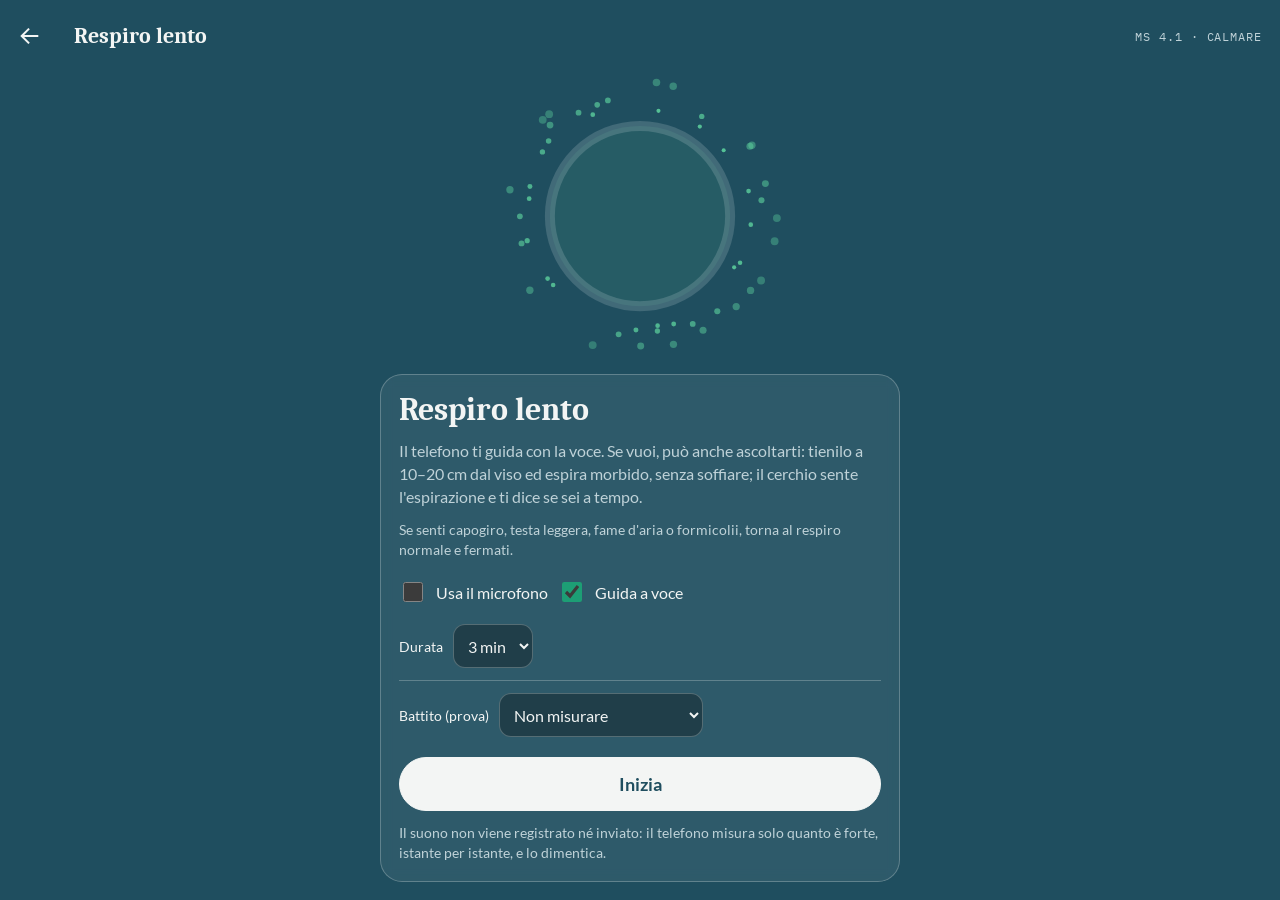
==== commit e3166f09: "Battito da fotocamera: cerca la fotocamera con il flash, riprova la torcia Sui telefoni con più foto" ====
--- a/respiro.html
+++ b/respiro.html
@@ -139,6 +139,7 @@
       <canvas id="hrCv" role="img" aria-label="Andamento del battito nell'ultimo minuto"></canvas>
       <div class="hrleg"><span><i style="background:rgba(95,214,160,.5)"></i>inspira</span><span><i style="background:rgba(226,170,70,.5)"></i>espira</span><span>ultimo minuto</span></div>
       <p class="small" id="hrMsg" aria-live="polite"></p>
+      <button class="btn" id="hrTorch" hidden>Accendi la torcia</button>
       <p class="small" id="hrDbg" hidden style="font-family:var(--mono);color:var(--dim)"></p>
     </div>
     <div class="row"><button class="btn" id="pause">Pausa</button><button class="btn" id="stop">Concludi</button></div>
@@ -357,6 +358,9 @@
     : "";
 }
 $("hrSrc").addEventListener("change", hrNote);
+$("hrTorch").addEventListener("click", async ()=>{ $("hrTorch").disabled=true;
+  try{ await HR.track?.applyConstraints({advanced:[{torch:false}]}); }catch(e){}
+  HR.torch = await torchOn(HR.track); $("hrTorch").disabled=false; });
 // per le prove: ?hr=cam (o ble) sceglie già il sensore, ?debug=1 mostra i valori grezzi
 const QP = new URLSearchParams(location.search), DEBUG = QP.get("debug")==="1";
 if(["cam","ble"].includes(QP.get("hr"))) $("hrSrc").value = QP.get("hr");
@@ -390,11 +394,44 @@
   else if(hr>0) addBeat(now, 60000/hr, false);         // fascia senza intervalli: un valore al secondo
 }
 
+const torchCap = tr => { try{ return !!(tr && tr.getCapabilities && tr.getCapabilities().torch); }catch(e){ return false; } };
+function openCam(deviceId){
+  const base={width:{ideal:320}, height:{ideal:240}, frameRate:{ideal:30}};
+  return navigator.mediaDevices.getUserMedia({audio:false, video: deviceId ? {...base, deviceId:{exact:deviceId}} : {...base, facingMode:{ideal:"environment"}}});
+}
+// accende la torcia e controlla che sia davvero accesa; null = probabilmente accesa ma il telefono non lo conferma
+async function torchOn(tr){
+  if(!tr) return false;
+  for(let i=0;i<3;i++){
+    try{ await tr.applyConstraints({advanced:[{torch:true}]}); }catch(e){}
+    await sleep(350);
+    try{ if(tr.getSettings().torch===true) return true; }catch(e){}
+  }
+  return torchCap(tr) ? null : false;
+}
 async function startCam(){
-  const st = await navigator.mediaDevices.getUserMedia({audio:false, video:{facingMode:{ideal:"environment"}, width:{ideal:160}, height:{ideal:120}, frameRate:{ideal:30}}});
+  let st = await openCam(), tr = st.getVideoTracks()[0];
+  // telefoni con più fotocamere posteriori: cerco quella che ha il flash, aprendole una alla volta
+  if(!torchCap(tr)){
+    const first = tr.getSettings().deviceId;
+    try{
+      const devs = (await navigator.mediaDevices.enumerateDevices())
+        .filter(d=>d.kind==="videoinput" && d.deviceId && d.deviceId!==first && !/front|anterior|user|selfie|frontale/i.test(d.label));
+      if(devs.length){
+        st.getTracks().forEach(t=>t.stop()); st=null;
+        for(const d of devs){
+          let s2; try{ s2=await openCam(d.deviceId); }catch(e){ continue; }
+          if(torchCap(s2.getVideoTracks()[0])){ st=s2; break; }
+          s2.getTracks().forEach(t=>t.stop());
+        }
+        if(!st) st = await openCam(first);
+        tr = st.getVideoTracks()[0];
+      }
+    }catch(e){ if(!st){ st=await openCam(); tr=st.getVideoTracks()[0]; } }
+  }
   const v=document.createElement("video"); v.muted=true; v.playsInline=true; v.setAttribute("playsinline",""); v.srcObject=st; await v.play();
-  HR.torch=false;
-  try{ await st.getVideoTracks()[0].applyConstraints({advanced:[{torch:true}]}); HR.torch=true; }catch(e){}
+  HR.track=tr; HR.camLabel=tr.label||""; HR.torchCap=torchCap(tr);
+  HR.torch = await torchOn(tr);
   HR.cam=st; HR.vid=v; HR.fr=[]; HR.fps=0; HR.camAt=performance.now();
   const c=document.createElement("canvas"); c.width=32; c.height=24; HR.cx=c.getContext("2d",{willReadFrequently:true});
   HR.f={base:0, sm:0, prev:0, prev2:0, prevT:0, lastT:0, amp:0, lastPeak:0, ok:false, okSince:0};
@@ -437,7 +474,7 @@
   HR.src=$("hrSrc").value; HR.beats=[]; HR.rej=0; HR.status=""; HR.on=false; hrMsg("");
   if(HR.src==="cam"){
     try{ await startCam(); HR.on=true;
-      if(!HR.torch) hrMsg("Non riesco ad accendere la torcia: avvicina il dito a una luce forte."); }
+      if(HR.torch===false) hrMsg("Non riesco ad accendere la torcia: premi «Accendi la torcia» o avvicina il dito a una luce forte."); }
     catch(e){ hrMsg("Fotocamera non disponibile: continuo senza battito."); }
   } else if(HR.src==="ble"){
     if(HR.dev) HR.on=true; else hrMsg("Fascia non collegata: continuo senza battito.");
@@ -465,12 +502,13 @@
   if(HR.src==="cam") hrMsg(HR.status==="slow" ? `La fotocamera va troppo lenta (${Math.round(HR.fps)} fotogrammi al secondo): il battito non si legge bene su questo telefono.` :
                            HR.status==="nofinger" ? "Appoggia il dito sulla fotocamera, coprendo anche il flash." :
                            HR.status==="warm" ? "Sto cercando il battito: resta fermo." :
-                           (!fresh ? "Il segnale è debole: premi un po' meno e tieni fermo il dito." : (HR.torch?"":"Torcia spenta: tieni il dito vicino a una luce.")));
+                           (!fresh ? (HR.torch===false ? "Il segnale è debole perché la torcia è spenta: premi «Accendi la torcia», oppure punta il dito verso una lampada." : "Il segnale è debole: premi un po' meno e tieni fermo il dito.") : (HR.torch!==false?"":"Torcia spenta: tieni il dito vicino a una luce.")));
   else if(HR.src==="ble") hrMsg(!HR.dev ? "La fascia si è scollegata." : (now-HR.liveAt>5000 ? "Non ricevo dati: controlla che la fascia tocchi bene la pelle." : ""));
+  $("hrTorch").hidden = !(HR.src==="cam" && HR.torch===false);
   drawHr(now);
   if(DEBUG){ $("hrDbg").hidden=false; const D=HR.dbg||{frames:[]};
     $("hrDbg").textContent = HR.src==="cam"
-      ? `torcia ${HR.torch?"sì":"no"} · ${D.frames.length} fps · R ${Math.round(D.r||0)} G ${Math.round(D.g||0)} B ${Math.round(D.b||0)} · stato ${HR.status||"-"} · battiti ${HR.beats.length}`
+      ? `torcia ${HR.torch===true?"sì":HR.torch===null?"forse":"no"} (flash ${HR.torchCap?"sì":"no"}) · ${HR.camLabel||"fotocamera"} · ${D.frames.length} fps · R ${Math.round(D.r||0)} G ${Math.round(D.g||0)} B ${Math.round(D.b||0)} · stato ${HR.status||"-"} · battiti ${HR.beats.length}`
       : `fascia ${HR.dev?"sì":"no"} · ultimo dato ${HR.liveAt?Math.round((now-HR.liveAt)/1000)+" s fa":"-"} · battiti ${HR.beats.length}`; }
 }
 function drawHr(now){
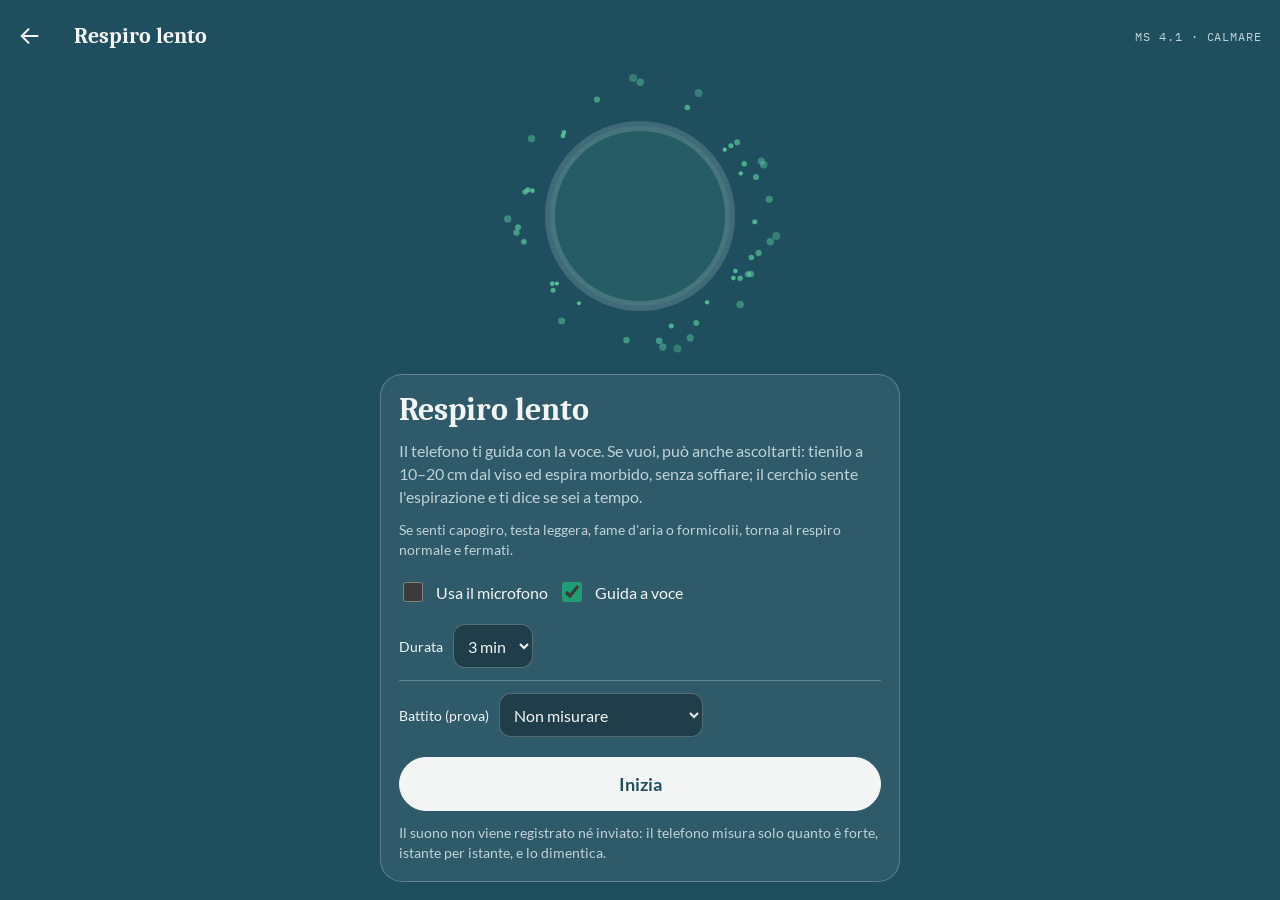
==== commit d48da220: "Sintonia respiro-battito: feedback quando il battito segue il respiro Rapporto ispirato alla coerenz" ====
--- a/respiro.html
+++ b/respiro.html
@@ -79,6 +79,11 @@
 .hrleg{display:flex;gap:14px;font-size:.75rem;color:var(--dim)}
 .hrleg i{display:inline-block;width:10px;height:10px;border-radius:2px;margin-right:5px;vertical-align:-1px}
 #hrMsg:empty{display:none}
+.syncrow{display:flex;align-items:center;gap:10px;flex-wrap:wrap}
+.sypill{font-size:.78rem;font-weight:700;letter-spacing:.1em;text-transform:uppercase;border:1px solid var(--line);border-radius:999px;padding:4px 12px;color:var(--dim)}
+.sypill[data-l="media"]{border-color:#7fd4b3;color:#7fd4b3}
+.sypill[data-l="alta"]{background:#7fd4b3;border-color:#7fd4b3;color:#173c49}
+#syTxt{font-size:.9rem;color:var(--ink)}
 @media (prefers-reduced-motion: reduce){ .panel{backdrop-filter:none} }
 </style>
 </head>
@@ -136,6 +141,7 @@
     <div class="wave" id="liveMeter"><span class="bars" id="bars" aria-hidden="true"></span><span id="hear">IN ASCOLTO</span><span id="rate" class="rate">– resp/min</span></div>
     <div class="hrlive" id="hrLive" hidden>
       <div class="hrhead"><b id="hrBpm">–<small>battiti/min</small></b><span>onda del respiro nel battito: <em id="hrWave">–</em></span></div>
+      <div class="syncrow"><span class="sypill" id="syPill" data-l="">sintonia –</span><span id="syTxt">Serve circa un minuto di battiti.</span></div>
       <canvas id="hrCv" role="img" aria-label="Andamento del battito nell'ultimo minuto"></canvas>
       <div class="hrleg"><span><i style="background:rgba(95,214,160,.5)"></i>inspira</span><span><i style="background:rgba(226,170,70,.5)"></i>espira</span><span>ultimo minuto</span></div>
       <p class="small" id="hrMsg" aria-live="polite"></p>
@@ -153,10 +159,12 @@
       <div class="stat"><b id="sRate">–</b><span>respiri al minuto</span></div>
       <div class="stat"><b id="sSync">–</b><span>a tempo con la guida</span></div>
       <div class="stat" id="stHr" hidden><b id="sHr">–</b><span>battiti al minuto, in media</span></div>
+      <div class="stat" id="stSyHi" hidden><b id="sSyHi">–</b><span>minuti con il battito in sintonia con il respiro</span></div>
+      <div class="stat" id="stSyTr" hidden><b id="sSyTr" style="font-size:1.6rem">–</b><span>sintonia: dall'inizio alla fine</span></div>
       <div class="stat" id="stWave" hidden><b id="sWave">–</b><span>onda del respiro nel battito (battiti/min)</span></div>
     </div>
     <p id="endNote"></p>
-    <p class="small" id="hrEndNote" hidden>L'onda del respiro nel battito è la differenza tra il battito più alto (di solito inspirando) e il più basso (espirando) in ogni respiro. Con il respiro lento tende ad allargarsi. È un riscontro per te, non una misura medica, e non viene salvato.</p>
+    <p class="small" id="hrEndNote" hidden>L'onda del respiro nel battito è la differenza tra il battito più alto (di solito inspirando) e il più basso (espirando) in ogni respiro. Con il respiro lento tende ad allargarsi. È un riscontro per te, non una misura medica, e non viene salvato. La sintonia dice quanto il battito segue il respiro della guida in modo regolare: indica che l'esercizio sta funzionando, non quanto sei rilassato, e le soglie sono ancora provvisorie. Come ti senti adesso? Annotalo nel diario: è il dato che conta di più.</p>
     <p class="small">Il microfono sente il rumore dell'espirazione: non misura il battito. Gli studi sul respiro lento indicano un ritmo di circa 4,5–7 respiri al minuto (MS 4.1).</p>
     <div class="row"><button class="btn" id="again">Ricomincia</button><a class="btn primary" href="./" style="display:flex;align-items:center;justify-content:center;text-decoration:none">Torna all'app</a></div>
   </div>
@@ -471,6 +479,7 @@
 addEventListener("pagehide", ()=>{ stopCam(); try{ HR.dev?.gatt.disconnect(); }catch(e){} });
 
 async function hrStart(){
+  syReset();
   HR.src=$("hrSrc").value; HR.beats=[]; HR.rej=0; HR.status=""; HR.on=false; hrMsg("");
   if(HR.src==="cam"){
     try{ await startCam(); HR.on=true;
@@ -505,6 +514,7 @@
                            (!fresh ? (HR.torch===false ? "Il segnale è debole perché la torcia è spenta: premi «Accendi la torcia», oppure punta il dito verso una lampada." : "Il segnale è debole: premi un po' meno e tieni fermo il dito.") : (HR.torch!==false?"":"Torcia spenta: tieni il dito vicino a una luce.")));
   else if(HR.src==="ble") hrMsg(!HR.dev ? "La fascia si è scollegata." : (now-HR.liveAt>5000 ? "Non ricevo dati: controlla che la fascia tocchi bene la pelle." : ""));
   $("hrTorch").hidden = !(HR.src==="cam" && HR.torch===false);
+  syncTick(now);
   drawHr(now);
   if(DEBUG){ $("hrDbg").hidden=false; const D=HR.dbg||{frames:[]};
     $("hrDbg").textContent = HR.src==="cam"
@@ -530,12 +540,78 @@
   x.fillStyle="rgba(243,245,244,.7)"; x.font="11px 'IBM Plex Mono', monospace";
   x.fillText(Math.round(hi),4,12); x.fillText(Math.round(lo),4,h-4);
 }
+
+// ---------- Sintonia respiro-battito ----------
+// Ispirata al rapporto di coerenza pubblicato da HeartMath: quanta parte dell'oscillazione del battito
+// sta in un picco stretto vicino al ritmo della guida, rispetto a tutto il resto.
+// Non misura il rilassamento: dice se il battito segue il respiro in modo regolare. Soglie provvisorie.
+const CYCLE_S = P.phases.reduce((a,p)=>a+p.s,0), F0 = 1/CYCLE_S;
+const SY_LEVELS = ["bassa","media","alta"], SY_MIN = {media:1, alta:3};
+const SY_TIPS = ["Allunga l'espirazione, senza forzare.", "Lascia scendere le spalle.", "Respira piano, come se il respiro arrivasse da solo."];
+const SYNC = {};
+function syReset(){ Object.assign(SYNC, {level:null, ratio:null, at:0, hist:[], lastCue:0, lowSince:0, tip:0, time:{bassa:0,media:0,alta:0}, first:null, lastTick:0}); }
+syReset();
+function syncCompute(now, beats){
+  const b0 = beats.filter(x=>x.t>=now-64000);
+  // tolgo i battiti isolati fuori scala (errori di lettura): oltre il 20% dalla mediana dei vicini
+  const b = b0.filter((x,i)=>{ const nb=b0.slice(Math.max(0,i-3),i).concat(b0.slice(i+1,i+4)).map(y=>y.ibi);
+    return nb.length<3 || Math.abs(x.ibi-median(nb))<=median(nb)*0.2; });
+  const span = b.length>1 ? b[b.length-1].t-b[0].t : 0;
+  if(b.length<30 || span<40000) return null;                          // troppo pochi dati
+  for(let i=1;i<b.length;i++) if(b[i].t-b[i-1].t>3000) return {bad:true}; // segnale interrotto
+  // battito ricampionato a 4 Hz
+  const fs=4, t0=b[0].t, n=Math.floor(span/1000*fs), x=new Float64Array(n);
+  let j=0;
+  for(let i=0;i<n;i++){ const t=t0+i*1000/fs; while(j<b.length-2 && b[j+1].t<t) j++;
+    const a=b[j], c=b[j+1], u=Math.max(0,Math.min(1,(t-a.t)/(c.t-a.t))); x[i]=a.hr+(c.hr-a.hr)*u; }
+  // tolgo media e tendenza lineare, poi finestra di Hann
+  let sx=0, sy=0, sxx=0, sxy=0; for(let i=0;i<n;i++){ sx+=i; sy+=x[i]; sxx+=i*i; sxy+=i*x[i]; }
+  const k=(n*sxy-sx*sy)/(n*sxx-sx*sx), q=(sy-k*sx)/n;
+  for(let i=0;i<n;i++) x[i]=(x[i]-(k*i+q))*(0.5-0.5*Math.cos(2*Math.PI*i/(n-1)));
+  // spettro su una griglia fitta, da 0,004 a 0,4 Hz
+  const spec=[];
+  for(let f=0.004; f<=0.4001; f+=0.004){ let re=0, im=0; const w=2*Math.PI*f/fs;
+    for(let i=0;i<n;i++){ re+=x[i]*Math.cos(w*i); im-=x[i]*Math.sin(w*i); } spec.push({f, p:re*re+im*im}); }
+  const tot = spec.reduce((a,s)=>a+s.p,0);
+  const cand = spec.filter(s=>s.f>=Math.max(0.04,F0-0.03) && s.f<=Math.min(0.26,F0+0.03));
+  const pk = cand.reduce((a,s)=>s.p>a.p?s:a, cand[0]);
+  const pw = spec.filter(s=>Math.abs(s.f-pk.f)<=0.015+1e-9).reduce((a,s)=>a+s.p,0);
+  return {ratio: pw/Math.max(1e-9,tot-pw), f:pk.f};
+}
+function syLevel(r){ return r>=SY_MIN.alta ? "alta" : r>=SY_MIN.media ? "media" : "bassa"; }
+function syncTick(now){
+  const dt = SYNC.lastTick ? Math.min(0.5,(now-SYNC.lastTick)/1000) : 0; SYNC.lastTick=now;
+  if(SYNC.level && SYNC.level!=="?" && !S.pauseAt) SYNC.time[SYNC.level]+=dt;
+  if(now-SYNC.at<5000) return; SYNC.at=now;
+  const r = syncCompute(now, HR.beats), pill=$("syPill");
+  if(!r){ SYNC.level=null; pill.dataset.l=""; pill.textContent="sintonia –"; $("syTxt").textContent="Serve circa un minuto di battiti."; return; }
+  if(r.bad){ SYNC.level="?"; pill.dataset.l=""; pill.textContent="sintonia –"; $("syTxt").textContent="Il segnale si è interrotto: aspetto che torni stabile."; return; }
+  const prev=SYNC.level, lv=syLevel(r.ratio);
+  SYNC.hist.push(r.ratio); if(SYNC.hist.length>40) SYNC.hist.shift();
+  SYNC.level=lv; SYNC.ratio=r.ratio; if(!SYNC.first) SYNC.first=lv;
+  const old = SYNC.hist.length>3 ? SYNC.hist[SYNC.hist.length-4] : null;           // 15 secondi fa
+  const trend = old===null ? 0 : (r.ratio>old*1.25 ? 1 : (r.ratio<old*0.8 ? -1 : 0));
+  pill.dataset.l=lv; pill.textContent="sintonia "+lv+(trend>0?" ↑":"");
+  // il feedback premia e basta: niente rimproveri, solo un suggerimento gentile se resta bassa
+  if(lv==="bassa"){ if(!SYNC.lowSince) SYNC.lowSince=now; }
+  else SYNC.lowSince=0;
+  const up = prev && SY_LEVELS.indexOf(lv)>SY_LEVELS.indexOf(prev);
+  $("syTxt").textContent =
+    lv==="alta" ? "Il battito segue il respiro." :
+    lv==="media" ? (up||trend>0 ? "Il battito comincia a seguire il respiro." : "Continua con calma.") :
+    (SYNC.lowSince && now-SYNC.lowSince>=20000 ? SY_TIPS[(SYNC.tip++)%SY_TIPS.length] : "Segui il cerchio, senza sforzo.");
+  if(lv==="alta" && up && now-SYNC.lastCue>45000){ SYNC.lastCue=now; speak("Il battito segue il respiro. Continua così, senza sforzo."); }
+}
 function hrFinish(){
-  if(!HR.on){ $("stHr").hidden=true; $("stWave").hidden=true; $("hrEndNote").hidden=true; stopCam(); return; }
+  if(!HR.on){ $("stHr").hidden=true; $("stWave").hidden=true; $("stSyHi").hidden=true; $("stSyTr").hidden=true; $("hrEndNote").hidden=true; stopCam(); return; }
   const hs=HR.beats.map(x=>x.hr), w=hrWaves(), ww=w.length>2 ? w.slice(1) : w;  // il primo respiro serve ad assestarsi
   $("stHr").hidden=false; $("stWave").hidden=false;
   $("sHr").textContent = hs.length>=10 ? Math.round(hs.reduce((a,x)=>a+x,0)/hs.length) : "–";
   $("sWave").textContent = ww.length ? fmt1(ww.reduce((a,x)=>a+x,0)/ww.length) : "–";
+  const hi=SYNC.time.alta, any=SYNC.first!==null;
+  $("stSyHi").hidden=!any; $("stSyTr").hidden=!any;
+  $("sSyHi").textContent = Math.floor(hi/60)+":"+String(Math.round(hi%60)).padStart(2,"0");
+  $("sSyTr").textContent = any ? (SYNC.first===SYNC.level ? SYNC.level : SYNC.first+" → "+SYNC.level) : "–";
   $("hrEndNote").hidden=false;
   HR.on=false; HR.beats=[]; stopCam();
 }
@@ -554,7 +630,7 @@
 function resize(){ DPR=Math.min(2,devicePixelRatio||1); W=innerWidth; H=innerHeight; cv.width=W*DPR; cv.height=H*DPR; g.setTransform(DPR,0,0,DPR,0,0); }
 addEventListener("resize",resize); resize();
 const parts=Array.from({length:reduced?16:48},(_,i)=>({a:Math.random()*Math.PI*2, d:Math.random(), sp:0.05+Math.random()*0.15, push:0}));
-let scale=0.55, hue=0;
+let scale=0.55, hue=0, glow=0;
 const mix=(a,b,t)=>a+(b-a)*t;
 const TEAL=[95,214,160], AMBER=[226,170,70];
 function draw(now, dt){
@@ -576,6 +652,9 @@
   const col=TEAL.map((c,i)=>Math.round(mix(c,AMBER[i],hue)));
   // l'anello respira: grande in inspirazione, piccolo in espirazione
   const r=R*(0.62+0.38*((scale-0.55)/0.45));
+  const glowT = (S && HR.on) ? (SYNC.level==="alta" ? 1 : SYNC.level==="media" ? 0.4 : 0) : 0;
+  glow += (glowT-glow)*Math.min(1,dt*1.5);
+  if(glow>0.01){ for(let k=4;k>=1;k--){ g.fillStyle=`rgba(127,212,179,${0.11*glow})`; g.beginPath(); g.arc(cx,cy,r+6+k*12*glow,0,Math.PI*2); g.fill(); } }
   g.fillStyle=`rgba(${col},0.10)`; g.beginPath(); g.arc(cx,cy,r,0,Math.PI*2); g.fill();
   g.lineWidth=10; g.lineCap="round";
   g.strokeStyle="rgba(243,245,244,0.16)"; g.beginPath(); g.arc(cx,cy,r,0,Math.PI*2); g.stroke();
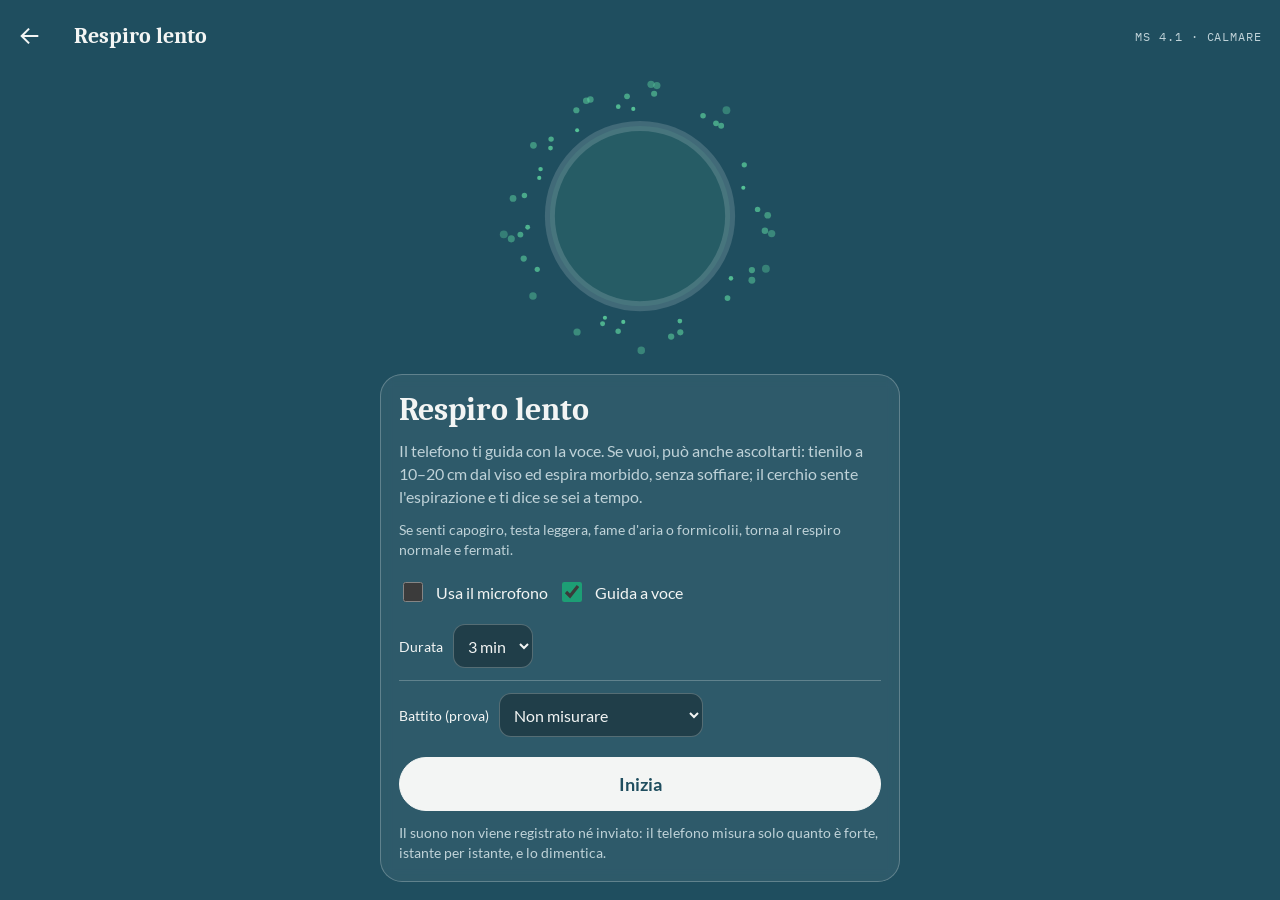
==== commit 6c7900d2: "Sintonia più pronta: 32 secondi, aggiornamento ogni 3 s Al posto dello spettro su 64 s, su 32 s cerc" ====
--- a/respiro.html
+++ b/respiro.html
@@ -141,7 +141,7 @@
     <div class="wave" id="liveMeter"><span class="bars" id="bars" aria-hidden="true"></span><span id="hear">IN ASCOLTO</span><span id="rate" class="rate">– resp/min</span></div>
     <div class="hrlive" id="hrLive" hidden>
       <div class="hrhead"><b id="hrBpm">–<small>battiti/min</small></b><span>onda del respiro nel battito: <em id="hrWave">–</em></span></div>
-      <div class="syncrow"><span class="sypill" id="syPill" data-l="">sintonia –</span><span id="syTxt">Serve circa un minuto di battiti.</span></div>
+      <div class="syncrow"><span class="sypill" id="syPill" data-l="">sintonia –</span><span id="syTxt">Serve circa mezzo minuto di battiti.</span></div>
       <canvas id="hrCv" role="img" aria-label="Andamento del battito nell'ultimo minuto"></canvas>
       <div class="hrleg"><span><i style="background:rgba(95,214,160,.5)"></i>inspira</span><span><i style="background:rgba(226,170,70,.5)"></i>espira</span><span>ultimo minuto</span></div>
       <p class="small" id="hrMsg" aria-live="polite"></p>
@@ -542,54 +542,61 @@
 }
 
 // ---------- Sintonia respiro-battito ----------
-// Ispirata al rapporto di coerenza pubblicato da HeartMath: quanta parte dell'oscillazione del battito
-// sta in un picco stretto vicino al ritmo della guida, rispetto a tutto il resto.
+// Ispirata al rapporto di coerenza pubblicato da HeartMath (oscillazione sul ritmo del respiro ÷ resto),
+// ma su 32 secondi e cercando l'onda al ritmo della guida, così risponde prima.
 // Non misura il rilassamento: dice se il battito segue il respiro in modo regolare. Soglie provvisorie.
 const CYCLE_S = P.phases.reduce((a,p)=>a+p.s,0), F0 = 1/CYCLE_S;
 const SY_LEVELS = ["bassa","media","alta"], SY_MIN = {media:1, alta:3};
 const SY_TIPS = ["Allunga l'espirazione, senza forzare.", "Lascia scendere le spalle.", "Respira piano, come se il respiro arrivasse da solo."];
 const SYNC = {};
-function syReset(){ Object.assign(SYNC, {level:null, ratio:null, at:0, hist:[], lastCue:0, lowSince:0, tip:0, time:{bassa:0,media:0,alta:0}, first:null, lastTick:0}); }
+function syReset(){ Object.assign(SYNC, {level:null, ratio:null, at:0, hist:[], lastCue:0, lowSince:0, tip:0, time:{bassa:0,media:0,alta:0}, first:null, lastTick:0, down:0}); }
 syReset();
+const SY_WIN = 32000, SY_EVERY = 3000;
 function syncCompute(now, beats){
-  const b0 = beats.filter(x=>x.t>=now-64000);
+  const b0 = beats.filter(x=>x.t>=now-SY_WIN);
   // tolgo i battiti isolati fuori scala (errori di lettura): oltre il 20% dalla mediana dei vicini
   const b = b0.filter((x,i)=>{ const nb=b0.slice(Math.max(0,i-3),i).concat(b0.slice(i+1,i+4)).map(y=>y.ibi);
     return nb.length<3 || Math.abs(x.ibi-median(nb))<=median(nb)*0.2; });
   const span = b.length>1 ? b[b.length-1].t-b[0].t : 0;
-  if(b.length<30 || span<40000) return null;                          // troppo pochi dati
+  if(b.length<18 || span<24000) return null;                          // troppo pochi dati
   for(let i=1;i<b.length;i++) if(b[i].t-b[i-1].t>3000) return {bad:true}; // segnale interrotto
-  // battito ricampionato a 4 Hz
+  // battito ricampionato a 4 Hz, senza media e tendenza lineare
   const fs=4, t0=b[0].t, n=Math.floor(span/1000*fs), x=new Float64Array(n);
   let j=0;
   for(let i=0;i<n;i++){ const t=t0+i*1000/fs; while(j<b.length-2 && b[j+1].t<t) j++;
     const a=b[j], c=b[j+1], u=Math.max(0,Math.min(1,(t-a.t)/(c.t-a.t))); x[i]=a.hr+(c.hr-a.hr)*u; }
-  // tolgo media e tendenza lineare, poi finestra di Hann
   let sx=0, sy=0, sxx=0, sxy=0; for(let i=0;i<n;i++){ sx+=i; sy+=x[i]; sxx+=i*i; sxy+=i*x[i]; }
   const k=(n*sxy-sx*sy)/(n*sxx-sx*sx), q=(sy-k*sx)/n;
-  for(let i=0;i<n;i++) x[i]=(x[i]-(k*i+q))*(0.5-0.5*Math.cos(2*Math.PI*i/(n-1)));
-  // spettro su una griglia fitta, da 0,004 a 0,4 Hz
-  const spec=[];
-  for(let f=0.004; f<=0.4001; f+=0.004){ let re=0, im=0; const w=2*Math.PI*f/fs;
-    for(let i=0;i<n;i++){ re+=x[i]*Math.cos(w*i); im-=x[i]*Math.sin(w*i); } spec.push({f, p:re*re+im*im}); }
-  const tot = spec.reduce((a,s)=>a+s.p,0);
-  const cand = spec.filter(s=>s.f>=Math.max(0.04,F0-0.03) && s.f<=Math.min(0.26,F0+0.03));
-  const pk = cand.reduce((a,s)=>s.p>a.p?s:a, cand[0]);
-  const pw = spec.filter(s=>Math.abs(s.f-pk.f)<=0.015+1e-9).reduce((a,s)=>a+s.p,0);
-  return {ratio: pw/Math.max(1e-9,tot-pw), f:pk.f};
+  let tot=0; for(let i=0;i<n;i++){ x[i]-=k*i+q; tot+=x[i]*x[i]; }
+  if(tot<=1e-9) return {ratio:0, f:F0};
+  // conosco il ritmo della guida: cerco l'onda a quel ritmo (±0,02 Hz) che spiega più oscillazione del battito
+  let best={r2:0, f:F0};
+  for(let f=Math.max(0.04,F0-0.02); f<=F0+0.02001; f+=0.002){
+    const w=2*Math.PI*f/fs; let ss=0, cc=0, sc=0, xs=0, xc=0;
+    for(let i=0;i<n;i++){ const si=Math.sin(w*i), ci=Math.cos(w*i); ss+=si*si; cc+=ci*ci; sc+=si*ci; xs+=x[i]*si; xc+=x[i]*ci; }
+    const det=ss*cc-sc*sc; if(det<=0) continue;
+    const A=(xs*cc-xc*sc)/det, B=(xc*ss-xs*sc)/det, r2=(A*xs+B*xc)/tot;
+    if(r2>best.r2) best={r2, f};
+  }
+  // come nel rapporto di coerenza: oscillazione sul ritmo del respiro ÷ tutto il resto
+  const r2=Math.min(0.999,best.r2);
+  return {ratio: r2/(1-r2), f:best.f};
 }
 function syLevel(r){ return r>=SY_MIN.alta ? "alta" : r>=SY_MIN.media ? "media" : "bassa"; }
 function syncTick(now){
   const dt = SYNC.lastTick ? Math.min(0.5,(now-SYNC.lastTick)/1000) : 0; SYNC.lastTick=now;
   if(SYNC.level && SYNC.level!=="?" && !S.pauseAt) SYNC.time[SYNC.level]+=dt;
-  if(now-SYNC.at<5000) return; SYNC.at=now;
+  if(now-SYNC.at<SY_EVERY) return; SYNC.at=now;
   const r = syncCompute(now, HR.beats), pill=$("syPill");
-  if(!r){ SYNC.level=null; pill.dataset.l=""; pill.textContent="sintonia –"; $("syTxt").textContent="Serve circa un minuto di battiti."; return; }
+  if(!r){ SYNC.level=null; pill.dataset.l=""; pill.textContent="sintonia –"; $("syTxt").textContent="Serve circa mezzo minuto di battiti."; return; }
   if(r.bad){ SYNC.level="?"; pill.dataset.l=""; pill.textContent="sintonia –"; $("syTxt").textContent="Il segnale si è interrotto: aspetto che torni stabile."; return; }
-  const prev=SYNC.level, lv=syLevel(r.ratio);
+  const prev=SYNC.level, raw=syLevel(r.ratio), ri=SY_LEVELS.indexOf(raw), pi=SY_LEVELS.indexOf(prev);
+  // sale subito, scende solo se il calo si conferma due volte di fila: meno nervosa
+  let lv=raw; if(pi>=0 && ri<pi){ SYNC.down=(SYNC.down||0)+1; if(SYNC.down<2) lv=prev; } 
+  if(lv===raw) SYNC.down=0;
   SYNC.hist.push(r.ratio); if(SYNC.hist.length>40) SYNC.hist.shift();
   SYNC.level=lv; SYNC.ratio=r.ratio; if(!SYNC.first) SYNC.first=lv;
-  const old = SYNC.hist.length>3 ? SYNC.hist[SYNC.hist.length-4] : null;           // 15 secondi fa
+  const old = SYNC.hist.length>3 ? SYNC.hist[SYNC.hist.length-4] : null;           // 9 secondi fa
   const trend = old===null ? 0 : (r.ratio>old*1.25 ? 1 : (r.ratio<old*0.8 ? -1 : 0));
   pill.dataset.l=lv; pill.textContent="sintonia "+lv+(trend>0?" ↑":"");
   // il feedback premia e basta: niente rimproveri, solo un suggerimento gentile se resta bassa
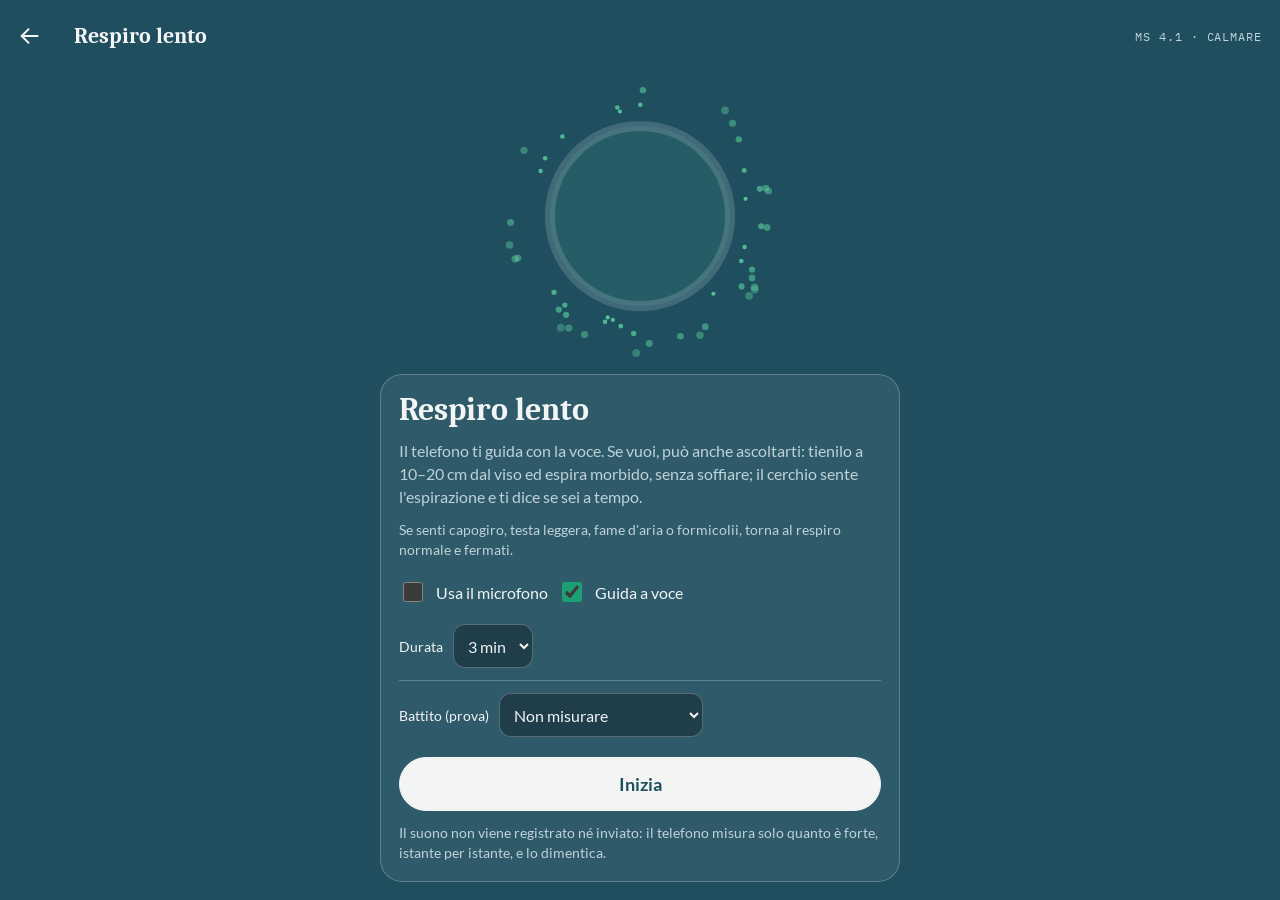
==== commit 7df5abc1: "Battito e sintonia: correzioni dalla revisione indipendente - Fascia: niente battiti inventati quand" ====
--- a/respiro.html
+++ b/respiro.html
@@ -252,7 +252,8 @@
   }
   await hrStart();
   try{ wake = await navigator.wakeLock?.request("screen"); }catch(e){}
-  S = {cyc:[], phLog:[], dur:+$("dur").value*60000, t0:performance.now(), paused:0, pauseAt:0, idx:0, phaseT0:performance.now(),
+  $("pause").textContent="Pausa";
+  S = {cyc:[], phLog:[], pauses:[], dur:+$("dur").value*60000, t0:performance.now(), paused:0, pauseAt:0, idx:0, phaseT0:performance.now(),
        match:0, total:0, exhales:[], onAt:0, ph:{in:0,inLoud:0,out:0,outLoud:0}, feedback:""};
   $("liveMeter").hidden = !an; $("syncBox").hidden = !an; $("syncPct").textContent="–";
   show("live"); startPhase();
@@ -263,7 +264,9 @@
   const p=phase(); S.phaseT0=performance.now(); S.ph={in:0,inLoud:0,out:0,outLoud:0};
   S.phLog.push({t:S.phaseT0, k:p.k}); if(S.phLog.length>200) S.phLog.shift();
   if(S.idx % P.phases.length===0) S.cyc.push(S.phaseT0);
-  $("phase").textContent=p.l; speak(p.l);
+  $("phase").textContent=p.l;
+  const cue = (typeof SYNC!=="undefined" && SYNC.cue) ? ". "+SYNC.cue : ""; if(cue) SYNC.cue="";
+  speak(p.l+cue);
 }
 function endPhase(){
   // un consiglio breve, solo se il microfono è attivo
@@ -275,7 +278,7 @@
   }
   S.idx++;
   // si chiude sempre alla fine di un ciclo completo
-  if(performance.now()-S.t0-S.paused>=S.dur && S.idx%P.phases.length===0){ finish(); return; }
+  if(performance.now()-S.t0-S.paused>=S.dur && S.idx%P.phases.length===0){ finish(true); return; }
   startPhase();
 }
 // la logica gira a 20 Hz con un timer, il disegno con requestAnimationFrame:
@@ -315,7 +318,7 @@
     if(el>=p.s) endPhase();
   }
 }
-function finish(){
+function finish(complete){
   const pausing=S.pauseAt ? performance.now()-S.pauseAt : 0; // se concludi in pausa, la pausa non conta
   const elapsedMin=(performance.now()-S.t0-S.paused-pausing)/60000;
   const cycle=P.phases.reduce((a,p)=>a+p.s,0);
@@ -332,7 +335,7 @@
     $("sBreaths").textContent=guided; $("sRate").textContent=(60/cycle).toFixed(1).replace(".",","); $("sSync").textContent="–";
     $("endNote").textContent="Senza microfono conto i respiri guidati, non quelli che hai fatto davvero.";
   }
-  if(S.idx % P.phases.length===0) S.cyc.push(performance.now()); hrFinish();
+  if(complete) S.cyc.push(performance.now()); hrFinish();             // un respiro a metà non conta
   speak("Fatto. Ottimo lavoro.");
   stopMic(); try{ wake?.release(); }catch(e){}
   S=null; $("phase").textContent=""; $("count").textContent=""; $("hint").textContent="";
@@ -380,9 +383,9 @@
     const dev = await navigator.bluetooth.requestDevice({filters:[{services:["heart_rate"]}]});
     const srv = await (await dev.gatt.connect()).getPrimaryService("heart_rate");
     const ch = await srv.getCharacteristic("heart_rate_measurement");
-    ch.addEventListener("characteristicvaluechanged", e=>onHrm(e.target.value));
+    if(!ch.__nms){ ch.__nms=true; ch.addEventListener("characteristicvaluechanged", e=>onHrm(e.target.value)); }
     await ch.startNotifications();
-    dev.addEventListener("gattserverdisconnected", ()=>{ HR.dev=null; hrMsg("La fascia si è scollegata."); hrNote(); });
+    if(!dev.__nms){ dev.__nms=true; dev.addEventListener("gattserverdisconnected", ()=>{ if(HR.dev!==dev) return; HR.dev=null; hrMsg("La fascia si è scollegata."); hrNote(); }); }
     if(HR.dev && HR.dev!==dev) try{ HR.dev.gatt.disconnect(); }catch(e){}
     HR.dev=dev; $("hrNote").textContent="Fascia collegata. Il battito resta su questo dispositivo e non viene salvato.";
   }catch(e){
@@ -399,7 +402,7 @@
   HR.live=hr; HR.liveAt=now;
   if(!HR.on) return;
   if(rr.length){ let t=now; for(let i=rr.length-1;i>=0;i--){ addBeat(t, rr[i], false); t-=rr[i]; } HR.beats.sort((a,b)=>a.t-b.t); }
-  else if(hr>0) addBeat(now, 60000/hr, false);         // fascia senza intervalli: un valore al secondo
+  else if(hr>0 && !(f&16)) addBeat(now, 60000/hr, false); // solo fasce che non mandano mai gli intervalli: un valore al secondo
 }
 
 const torchCap = tr => { try{ return !!(tr && tr.getCapabilities && tr.getCapabilities().torch); }catch(e){ return false; } };
@@ -466,21 +469,26 @@
   // sotto i 15 fotogrammi al secondo il battito non si legge in modo affidabile: non conto
   if(t-F.okSince>2000 && HR.fps<15){ HR.status="slow"; F.lastPeak=0; return; }
   HR.status = t-F.okSince<5000 ? "warm" : "ok";
-  F.base += (r-F.base)*(1-Math.exp(-dt/0.9));           // tolgo la deriva lenta
+  F.base += (r-F.base)*(1-Math.exp(-dt/0.35));          // tolgo la deriva lenta, compresa quella del respiro
   F.sm += ((F.base-r)-F.sm)*(1-Math.exp(-dt/0.1));      // e il rumore veloce
   F.amp = Math.max(F.amp*Math.exp(-dt/2.5), Math.abs(F.sm));
-  if(F.prev>F.prev2 && F.prev>=F.sm && F.prev>F.amp*0.4 && F.prevT-F.lastPeak>Math.max(330, HR.beats.length>=5 ? 0.6*median(HR.beats.slice(-5).map(x=>x.ibi)) : 0) && t-F.okSince>2000){
-    if(F.lastPeak) addBeat(F.prevT, F.prevT-F.lastPeak, true);
-    F.lastPeak=F.prevT;
-  }
-  F.prev2=F.prev; F.prev=F.sm; F.prevT=t;
+  // finché non conosco il ritmo, almeno 500 ms tra due battiti: evita di contare due volte lo stesso battito
+  const refr = HR.beats.length>=5 ? Math.max(330, 0.45*median(HR.beats.slice(-5).map(x=>x.ibi))) : 500;
+  if(F.prev>F.prev2 && F.prev>=F.sm && F.prev>F.amp*0.4 && F.prevT-F.lastPeak>refr && t-F.okSince>2000){
+    // il picco vero cade tra due fotogrammi: lo stimo con una parabola sui tre campioni
+    const den=F.prev2-2*F.prev+F.sm, off = den<0 ? Math.max(-0.5,Math.min(0.5,0.5*(F.prev2-F.sm)/den)) : 0;
+    const pt = F.prevT + off*(F.prev2T ? (t-F.prev2T)/2 : 0);
+    if(F.lastPeak) addBeat(pt, pt-F.lastPeak, true);
+    F.lastPeak=pt;
+  }
+  F.prev2=F.prev; F.prev2T=F.prevT; F.prev=F.sm; F.prevT=t;
 }
 function stopCam(){ try{ HR.cam?.getTracks().forEach(t=>t.stop()); }catch(e){} HR.cam=null; HR.vid=null; }
 addEventListener("pagehide", ()=>{ stopCam(); try{ HR.dev?.gatt.disconnect(); }catch(e){} });
 
 async function hrStart(){
   syReset();
-  HR.src=$("hrSrc").value; HR.beats=[]; HR.rej=0; HR.status=""; HR.on=false; hrMsg("");
+  HR.src=$("hrSrc").value; HR.beats=[]; HR.rej=0; HR.rejIbi=0; HR.status=""; HR.on=false; hrMsg("");
   if(HR.src==="cam"){
     try{ await startCam(); HR.on=true;
       if(HR.torch===false) hrMsg("Non riesco ad accendere la torcia: premi «Accendi la torcia» o avvicina il dito a una luce forte."); }
@@ -490,12 +498,28 @@
   }
   $("hrLive").hidden=!HR.on;
 }
+// battiti puliti: tolgo quelli lontani più del 20% dalla mediana dei 5 battiti attorno (errori di lettura,
+// battiti saltati o doppi) e i doppioni con lo stesso istante. La variazione vera del battito col respiro resta.
+function cleanBeats(b0){
+  const out=[];
+  for(let i=0;i<b0.length;i++){
+    const m=median(b0.slice(Math.max(0,i-2),i+3).map(y=>y.ibi));
+    if(Math.abs(b0[i].ibi-m)>m*0.2) continue;
+    if(out.length && b0[i].t-out[out.length-1].t<1) continue;
+    out.push(b0[i]);
+  }
+  return out;
+}
 // onda del respiro nel battito: per ogni respiro completo, battito più alto meno battito più basso
+// (sui battiti puliti; con la fotocamera anche una mediana su 3 battiti; salto i respiri con una pausa)
 function hrWaves(){
-  const c=S.cyc, out=[];
+  const c=S.cyc, out=[], cb=cleanBeats(HR.beats), pz=S.pauses||[];
   for(let i=0;i+1<c.length;i++){
-    const hs=HR.beats.filter(x=>x.t>=c[i] && x.t<c[i+1]).map(x=>x.hr);
-    if(hs.length>=4) out.push(Math.max(...hs)-Math.min(...hs));
+    if(pz.some(p=>p.a<c[i+1] && p.b>c[i])) continue;
+    const hs=cb.filter(x=>x.t>=c[i] && x.t<c[i+1]).map(x=>x.hr);
+    if(hs.length<4) continue;
+    const sm = HR.src==="cam" ? hs.map((v,k)=>median(hs.slice(Math.max(0,k-1),k+2))) : hs;   // la fotocamera ha più rumore
+    out.push(Math.max(...sm)-Math.min(...sm));
   }
   return out;
 }
@@ -529,6 +553,7 @@
   const span=60000, t0=now-span, X=t=>(t-t0)/span*w, L=S.phLog;
   for(let i=0;i<L.length;i++){
     const a=Math.max(L[i].t,t0), e=i+1<L.length ? L[i+1].t : now; if(e<t0) continue;
+    if(L[i].k==="pause") continue;
     x.fillStyle = L[i].k==="in" ? "rgba(95,214,160,.18)" : "rgba(226,170,70,.18)"; x.fillRect(X(a),0,X(e)-X(a),h);
   }
   const p=HR.beats.filter(q=>q.t>=t0); if(p.length<2) return;
@@ -549,22 +574,20 @@
 const SY_LEVELS = ["bassa","media","alta"], SY_MIN = {media:1, alta:3};
 const SY_TIPS = ["Allunga l'espirazione, senza forzare.", "Lascia scendere le spalle.", "Respira piano, come se il respiro arrivasse da solo."];
 const SYNC = {};
-function syReset(){ Object.assign(SYNC, {level:null, ratio:null, at:0, hist:[], lastCue:0, lowSince:0, tip:0, time:{bassa:0,media:0,alta:0}, first:null, lastTick:0, down:0}); }
+function syReset(){ Object.assign(SYNC, {level:null, ratio:null, at:0, hist:[], lastCue:-1e9, lowSince:0, tip:0, time:{bassa:0,media:0,alta:0}, first:null, last:null, lastTick:0, raws:[], raw:null, cue:"", tipAt:0}); }
 syReset();
 const SY_WIN = 32000, SY_EVERY = 3000;
 function syncCompute(now, beats){
   const b0 = beats.filter(x=>x.t>=now-SY_WIN);
-  // tolgo i battiti isolati fuori scala (errori di lettura): oltre il 20% dalla mediana dei vicini
-  const b = b0.filter((x,i)=>{ const nb=b0.slice(Math.max(0,i-3),i).concat(b0.slice(i+1,i+4)).map(y=>y.ibi);
-    return nb.length<3 || Math.abs(x.ibi-median(nb))<=median(nb)*0.2; });
+  for(let i=1;i<b0.length;i++) if(b0[i].t-b0[i-1].t>3000) return {bad:true}; // segnale davvero interrotto
+  const b = cleanBeats(b0);
   const span = b.length>1 ? b[b.length-1].t-b[0].t : 0;
   if(b.length<18 || span<24000) return null;                          // troppo pochi dati
-  for(let i=1;i<b.length;i++) if(b[i].t-b[i-1].t>3000) return {bad:true}; // segnale interrotto
   // battito ricampionato a 4 Hz, senza media e tendenza lineare
   const fs=4, t0=b[0].t, n=Math.floor(span/1000*fs), x=new Float64Array(n);
   let j=0;
   for(let i=0;i<n;i++){ const t=t0+i*1000/fs; while(j<b.length-2 && b[j+1].t<t) j++;
-    const a=b[j], c=b[j+1], u=Math.max(0,Math.min(1,(t-a.t)/(c.t-a.t))); x[i]=a.hr+(c.hr-a.hr)*u; }
+    const a=b[j], c=b[j+1], u=Math.max(0,Math.min(1,(t-a.t)/Math.max(1,c.t-a.t))); x[i]=a.hr+(c.hr-a.hr)*u; }
   let sx=0, sy=0, sxx=0, sxy=0; for(let i=0;i<n;i++){ sx+=i; sy+=x[i]; sxx+=i*i; sxy+=i*x[i]; }
   const k=(n*sxy-sx*sy)/(n*sxx-sx*sx), q=(sy-k*sx)/n;
   let tot=0; for(let i=0;i<n;i++){ x[i]-=k*i+q; tot+=x[i]*x[i]; }
@@ -585,50 +608,51 @@
 function syLevel(r){ return r>=SY_MIN.alta ? "alta" : r>=SY_MIN.media ? "media" : "bassa"; }
 function syncTick(now){
   const dt = SYNC.lastTick ? Math.min(0.5,(now-SYNC.lastTick)/1000) : 0; SYNC.lastTick=now;
-  if(SYNC.level && SYNC.level!=="?" && !S.pauseAt) SYNC.time[SYNC.level]+=dt;
+  if(SYNC.raw && !S.pauseAt) SYNC.time[SYNC.raw]+=dt;                  // tempo contato sulle letture vere
   if(now-SYNC.at<SY_EVERY) return; SYNC.at=now;
   const r = syncCompute(now, HR.beats), pill=$("syPill");
-  if(!r){ SYNC.level=null; pill.dataset.l=""; pill.textContent="sintonia –"; $("syTxt").textContent="Serve circa mezzo minuto di battiti."; return; }
-  if(r.bad){ SYNC.level="?"; pill.dataset.l=""; pill.textContent="sintonia –"; $("syTxt").textContent="Il segnale si è interrotto: aspetto che torni stabile."; return; }
+  if(!r){ SYNC.level=null; SYNC.raw=null; pill.dataset.l=""; pill.textContent="sintonia –"; $("syTxt").textContent="Serve circa mezzo minuto di battiti."; return; }
+  if(r.bad){ SYNC.level="?"; SYNC.raw=null; pill.dataset.l=""; pill.textContent="sintonia –"; $("syTxt").textContent="Il segnale si è interrotto: aspetto che torni stabile."; return; }
   const prev=SYNC.level, raw=syLevel(r.ratio), ri=SY_LEVELS.indexOf(raw), pi=SY_LEVELS.indexOf(prev);
-  // sale subito, scende solo se il calo si conferma due volte di fila: meno nervosa
-  let lv=raw; if(pi>=0 && ri<pi){ SYNC.down=(SYNC.down||0)+1; if(SYNC.down<2) lv=prev; } 
-  if(lv===raw) SYNC.down=0;
+  // sale subito; scende solo se 2 delle ultime 3 letture sono più basse: meno nervosa, ma onesta
+  SYNC.raws.push(ri); if(SYNC.raws.length>3) SYNC.raws.shift(); SYNC.raw=raw;
+  let lv=raw;
+  if(pi>=0 && ri<pi){ const low=SYNC.raws.filter(v=>v<pi); lv = low.length>=2 ? SY_LEVELS[Math.max(...low)] : prev; }
   SYNC.hist.push(r.ratio); if(SYNC.hist.length>40) SYNC.hist.shift();
-  SYNC.level=lv; SYNC.ratio=r.ratio; if(!SYNC.first) SYNC.first=lv;
+  SYNC.level=lv; SYNC.ratio=r.ratio; SYNC.last=lv; if(!SYNC.first) SYNC.first=lv;
   const old = SYNC.hist.length>3 ? SYNC.hist[SYNC.hist.length-4] : null;           // 9 secondi fa
   const trend = old===null ? 0 : (r.ratio>old*1.25 ? 1 : (r.ratio<old*0.8 ? -1 : 0));
   pill.dataset.l=lv; pill.textContent="sintonia "+lv+(trend>0?" ↑":"");
   // il feedback premia e basta: niente rimproveri, solo un suggerimento gentile se resta bassa
   if(lv==="bassa"){ if(!SYNC.lowSince) SYNC.lowSince=now; }
   else SYNC.lowSince=0;
-  const up = prev && SY_LEVELS.indexOf(lv)>SY_LEVELS.indexOf(prev);
+  const up = SY_LEVELS.indexOf(lv)>SY_LEVELS.indexOf(prev);            // anche la prima lettura conta come salita
   $("syTxt").textContent =
     lv==="alta" ? "Il battito segue il respiro." :
     lv==="media" ? (up||trend>0 ? "Il battito comincia a seguire il respiro." : "Continua con calma.") :
-    (SYNC.lowSince && now-SYNC.lowSince>=20000 ? SY_TIPS[(SYNC.tip++)%SY_TIPS.length] : "Segui il cerchio, senza sforzo.");
-  if(lv==="alta" && up && now-SYNC.lastCue>45000){ SYNC.lastCue=now; speak("Il battito segue il respiro. Continua così, senza sforzo."); }
+    (SYNC.lowSince && now-SYNC.lowSince>=20000 ? SY_TIPS[(now-SYNC.tipAt>=15000 ? (SYNC.tipAt=now, ++SYNC.tip) : SYNC.tip)%SY_TIPS.length] : "Segui il cerchio, senza sforzo.");
+  if(lv==="alta" && up && now-SYNC.lastCue>45000){ SYNC.lastCue=now; SYNC.cue="Il battito segue il respiro. Continua così, senza sforzo."; }
 }
 function hrFinish(){
   if(!HR.on){ $("stHr").hidden=true; $("stWave").hidden=true; $("stSyHi").hidden=true; $("stSyTr").hidden=true; $("hrEndNote").hidden=true; stopCam(); return; }
-  const hs=HR.beats.map(x=>x.hr), w=hrWaves(), ww=w.length>2 ? w.slice(1) : w;  // il primo respiro serve ad assestarsi
+  const cb=cleanBeats(HR.beats), w=hrWaves(), ww=w.length>2 ? w.slice(1) : w;  // il primo respiro serve ad assestarsi
   $("stHr").hidden=false; $("stWave").hidden=false;
-  $("sHr").textContent = hs.length>=10 ? Math.round(hs.reduce((a,x)=>a+x,0)/hs.length) : "–";
+  $("sHr").textContent = cb.length>=10 ? Math.round(60000/(cb.reduce((a,x)=>a+x.ibi,0)/cb.length)) : "–";
   $("sWave").textContent = ww.length ? fmt1(ww.reduce((a,x)=>a+x,0)/ww.length) : "–";
   const hi=SYNC.time.alta, any=SYNC.first!==null;
   $("stSyHi").hidden=!any; $("stSyTr").hidden=!any;
-  $("sSyHi").textContent = Math.floor(hi/60)+":"+String(Math.round(hi%60)).padStart(2,"0");
-  $("sSyTr").textContent = any ? (SYNC.first===SYNC.level ? SYNC.level : SYNC.first+" → "+SYNC.level) : "–";
+  const sec=Math.round(hi); $("sSyHi").textContent = Math.floor(sec/60)+":"+String(sec%60).padStart(2,"0");
+  $("sSyTr").textContent = any ? (SYNC.first===SYNC.last ? SYNC.last : SYNC.first+" → "+SYNC.last) : "–";
   $("hrEndNote").hidden=false;
   HR.on=false; HR.beats=[]; stopCam();
 }
 $("go").addEventListener("click",go);
 $("again").addEventListener("click",()=>{ show("intro"); });
-$("stop").addEventListener("click",()=>{ if(S) finish(); });
+$("stop").addEventListener("click",()=>{ if(S) finish(false); });
 $("pause").addEventListener("click",()=>{
   if(!S) return;
-  if(!S.pauseAt){ S.pauseAt=performance.now(); $("pause").textContent="Riprendi"; $("phase").textContent="In pausa"; speechSynthesis?.cancel(); }
-  else { const d=performance.now()-S.pauseAt; S.paused+=d; S.phaseT0+=d; S.pauseAt=0; $("pause").textContent="Pausa"; $("phase").textContent=phase().l; }
+  if(!S.pauseAt){ S.pauseAt=performance.now(); S.phLog.push({t:S.pauseAt, k:"pause"}); $("pause").textContent="Riprendi"; $("phase").textContent="In pausa"; speechSynthesis?.cancel(); }
+  else { const now=performance.now(), d=now-S.pauseAt; (S.pauses=S.pauses||[]).push({a:S.pauseAt, b:now}); S.phLog.push({t:now, k:phase().k}); S.paused+=d; S.phaseT0+=d; S.pauseAt=0; $("pause").textContent="Pausa"; $("phase").textContent=phase().l; }
 });
 
 // ---------- Disegno: il cerchio che respira e le particelle mosse dal soffio ----------
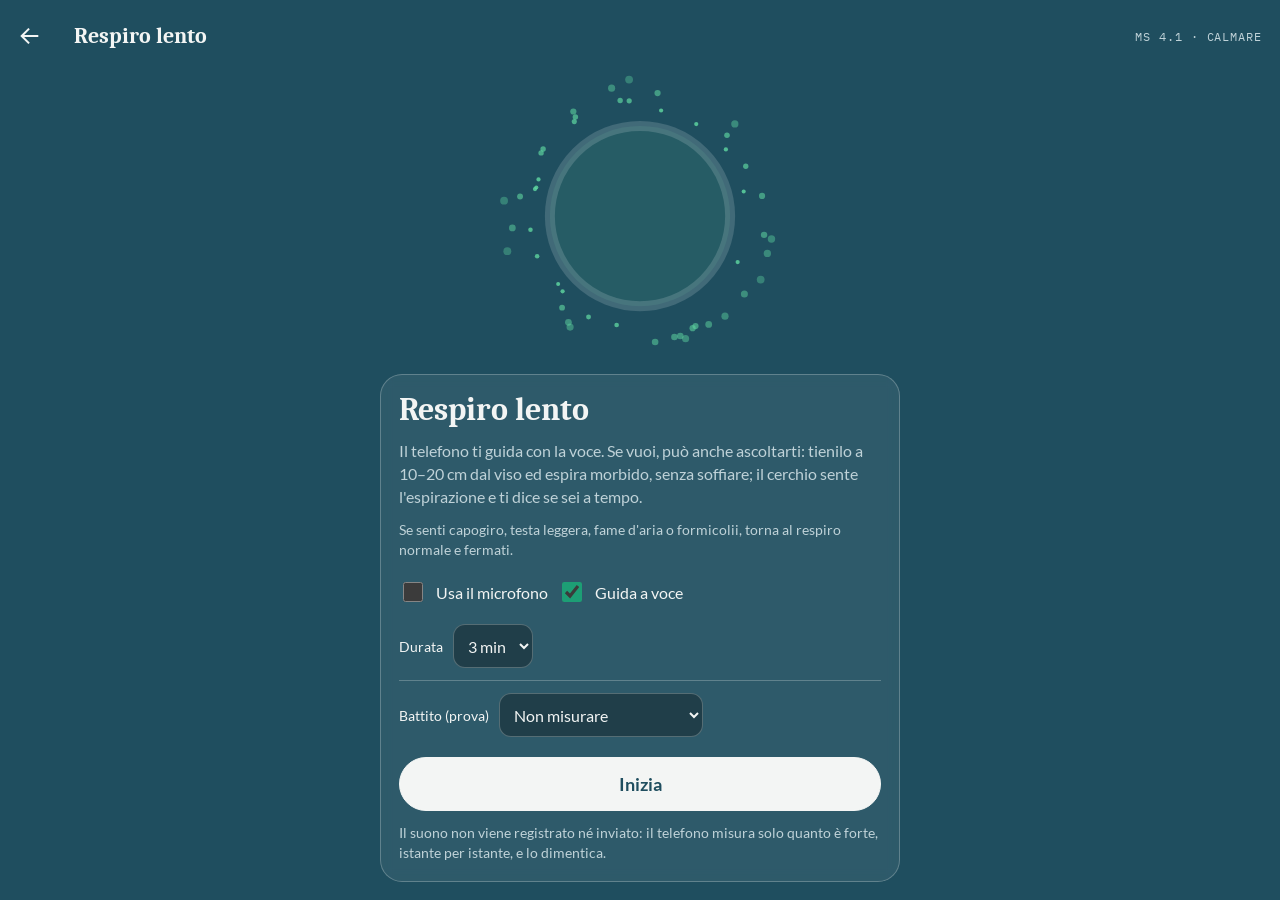
==== commit 23954d09: "Battito prima e dopo: prassi di misura nella pausa, lettore condiviso - battito.js: lettura di fasci" ====
--- a/respiro.html
+++ b/respiro.html
@@ -170,6 +170,7 @@
   </div>
 </div>
 
+<script src="battito.js"></script>
 <script>
 // ---------- Esercizi di respirazione (dalla mappa studi-esercizi) ----------
 const PATTERNS = {
@@ -342,22 +343,9 @@
   show("end");
 }
 
-// ---------- Battito (prova): fascia Bluetooth o dito sulla fotocamera ----------
-// I dati del battito restano in memoria solo durante l'esercizio: non vengono salvati né inviati.
-const HR = {on:false, src:"none", beats:[], dev:null, cam:null, vid:null, torch:false, f:null, status:"", live:0, liveAt:0, rej:0};
-const median = a => { const s=[...a].sort((x,y)=>x-y); return s[Math.floor(s.length/2)]; };
+// ---------- Battito (prova): la lettura dei sensori è in battito.js ----------
+// Qui il battito resta in memoria solo durante l'esercizio: non viene salvato né inviato.
 function hrMsg(t){ $("hrMsg").textContent=t||""; }
-function addBeat(t, ibi, strict){
-  if(ibi<330 || ibi>1500) return;                     // fuori da 40–180 battiti al minuto
-  const b=HR.beats;
-  if(strict && b.length>=5){                           // fotocamera: scarto i salti isolati
-    const m=median(b.slice(-5).map(x=>x.ibi));
-    if(Math.abs(ibi-m)>m*0.3){                         // accetto un ritmo nuovo solo se si ripete uguale
-      HR.rej = (HR.rejIbi && Math.abs(ibi-HR.rejIbi)<ibi*0.15) ? HR.rej+1 : 1; HR.rejIbi=ibi;
-      if(HR.rej<3) return; }
-  }
-  HR.rej=0; HR.rejIbi=0; b.push({t, ibi, hr:60000/ibi}); if(b.length>900) b.shift();
-}
 function hrNote(){
   const v=$("hrSrc").value, ble=!!navigator.bluetooth;
   $("hrConnect").hidden = v!=="ble" || !ble;
@@ -373,119 +361,21 @@
   try{ await HR.track?.applyConstraints({advanced:[{torch:false}]}); }catch(e){}
   HR.torch = await torchOn(HR.track); $("hrTorch").disabled=false; });
 // per le prove: ?hr=cam (o ble) sceglie già il sensore, ?debug=1 mostra i valori grezzi
-const QP = new URLSearchParams(location.search), DEBUG = QP.get("debug")==="1";
+const QP = new URLSearchParams(location.search), DEBUG = QP.get("debug")==="1"; HR.debug = DEBUG;
 if(["cam","ble"].includes(QP.get("hr"))) $("hrSrc").value = QP.get("hr");
 $("hrConnect").addEventListener("click", connectStrap);
 hrNote();
 
 async function connectStrap(){
   try{
-    const dev = await navigator.bluetooth.requestDevice({filters:[{services:["heart_rate"]}]});
-    const srv = await (await dev.gatt.connect()).getPrimaryService("heart_rate");
-    const ch = await srv.getCharacteristic("heart_rate_measurement");
-    if(!ch.__nms){ ch.__nms=true; ch.addEventListener("characteristicvaluechanged", e=>onHrm(e.target.value)); }
-    await ch.startNotifications();
-    if(!dev.__nms){ dev.__nms=true; dev.addEventListener("gattserverdisconnected", ()=>{ if(HR.dev!==dev) return; HR.dev=null; hrMsg("La fascia si è scollegata."); hrNote(); }); }
-    if(HR.dev && HR.dev!==dev) try{ HR.dev.gatt.disconnect(); }catch(e){}
-    HR.dev=dev; $("hrNote").textContent="Fascia collegata. Il battito resta su questo dispositivo e non viene salvato.";
+    await hbConnect();
+    $("hrNote").textContent="Fascia collegata. Il battito resta su questo dispositivo e non viene salvato.";
   }catch(e){
     $("hrNote").textContent = e.name==="NotFoundError" ? "Nessuna fascia scelta. Controlla che sia indossata (si accende a contatto con la pelle) e riprova." : "Non riesco a collegarmi alla fascia ("+e.message+").";
   }
   $("hrConnect").hidden=false; $("hrConnect").textContent = HR.dev ? "Collegata: "+(HR.dev.name||"fascia")+" · cambia" : "Collega la fascia";
 }
-// Formato standard Bluetooth "Heart Rate Measurement": battito e, se c'è, intervalli tra battiti in 1/1024 s
-function onHrm(dv){
-  const now=performance.now(), f=dv.getUint8(0); let o=1;
-  const hr = (f&1) ? dv.getUint16(o,true) : dv.getUint8(o); o += (f&1) ? 2 : 1;
-  if(f&8) o+=2;
-  const rr=[]; if(f&16) for(; o+1<dv.byteLength; o+=2) rr.push(dv.getUint16(o,true)*1000/1024);
-  HR.live=hr; HR.liveAt=now;
-  if(!HR.on) return;
-  if(rr.length){ let t=now; for(let i=rr.length-1;i>=0;i--){ addBeat(t, rr[i], false); t-=rr[i]; } HR.beats.sort((a,b)=>a.t-b.t); }
-  else if(hr>0 && !(f&16)) addBeat(now, 60000/hr, false); // solo fasce che non mandano mai gli intervalli: un valore al secondo
-}
-
-const torchCap = tr => { try{ return !!(tr && tr.getCapabilities && tr.getCapabilities().torch); }catch(e){ return false; } };
-function openCam(deviceId){
-  const base={width:{ideal:320}, height:{ideal:240}, frameRate:{ideal:30}};
-  return navigator.mediaDevices.getUserMedia({audio:false, video: deviceId ? {...base, deviceId:{exact:deviceId}} : {...base, facingMode:{ideal:"environment"}}});
-}
-// accende la torcia e controlla che sia davvero accesa; null = probabilmente accesa ma il telefono non lo conferma
-async function torchOn(tr){
-  if(!tr) return false;
-  for(let i=0;i<3;i++){
-    try{ await tr.applyConstraints({advanced:[{torch:true}]}); }catch(e){}
-    await sleep(350);
-    try{ if(tr.getSettings().torch===true) return true; }catch(e){}
-  }
-  return torchCap(tr) ? null : false;
-}
-async function startCam(){
-  let st = await openCam(), tr = st.getVideoTracks()[0];
-  // telefoni con più fotocamere posteriori: cerco quella che ha il flash, aprendole una alla volta
-  if(!torchCap(tr)){
-    const first = tr.getSettings().deviceId;
-    try{
-      const devs = (await navigator.mediaDevices.enumerateDevices())
-        .filter(d=>d.kind==="videoinput" && d.deviceId && d.deviceId!==first && !/front|anterior|user|selfie|frontale/i.test(d.label));
-      if(devs.length){
-        st.getTracks().forEach(t=>t.stop()); st=null;
-        for(const d of devs){
-          let s2; try{ s2=await openCam(d.deviceId); }catch(e){ continue; }
-          if(torchCap(s2.getVideoTracks()[0])){ st=s2; break; }
-          s2.getTracks().forEach(t=>t.stop());
-        }
-        if(!st) st = await openCam(first);
-        tr = st.getVideoTracks()[0];
-      }
-    }catch(e){ if(!st){ st=await openCam(); tr=st.getVideoTracks()[0]; } }
-  }
-  const v=document.createElement("video"); v.muted=true; v.playsInline=true; v.setAttribute("playsinline",""); v.srcObject=st; await v.play();
-  HR.track=tr; HR.camLabel=tr.label||""; HR.torchCap=torchCap(tr);
-  HR.torch = await torchOn(tr);
-  HR.cam=st; HR.vid=v; HR.fr=[]; HR.fps=0; HR.camAt=performance.now();
-  const c=document.createElement("canvas"); c.width=32; c.height=24; HR.cx=c.getContext("2d",{willReadFrequently:true});
-  HR.f={base:0, sm:0, prev:0, prev2:0, prevT:0, lastT:0, amp:0, lastPeak:0, ok:false, okSince:0};
-  const step=()=>{ if(!HR.cam) return; camFrame();
-    if(v.requestVideoFrameCallback) v.requestVideoFrameCallback(step); else setTimeout(step, 33); };
-  step();
-}
-function camFrame(){
-  if(HR.vid.readyState<2) return;
-  HR.cx.drawImage(HR.vid,0,0,32,24);
-  const d=HR.cx.getImageData(0,0,32,24).data; let r=0,g=0,b=0;
-  for(let i=0;i<d.length;i+=4){ r+=d[i]; g+=d[i+1]; b+=d[i+2]; }
-  const n=d.length/4, now=performance.now();
-  const FR=HR.fr||(HR.fr=[]); FR.push(now); while(FR.length && now-FR[0]>2000) FR.shift(); HR.fps=FR.length/2;
-  if(DEBUG){ const D=HR.dbg||(HR.dbg={frames:[]}); D.r=r/n; D.g=g/n; D.b=b/n; D.frames.push(now); while(D.frames.length && now-D.frames[0]>1000) D.frames.shift(); }
-  ppgSample(now, r/n, g/n, b/n);
-}
-// Fotopletismografia: a ogni battito il dito si riempie di sangue e diventa un po' più scuro
-function ppgSample(t, r, g, b){
-  const F=HR.f, dt = F.lastT ? Math.min(0.2,(t-F.lastT)/1000) : 0.033; F.lastT=t;
-  const finger = r>40 && r>g*1.6 && r>b*1.6;            // immagine quasi tutta rossa: il dito copre l'obiettivo
-  if(!finger){ F.ok=false; HR.status="nofinger"; return; }
-  if(!F.ok){ Object.assign(F,{ok:true, okSince:t, base:r, sm:0, prev:0, prev2:0, amp:0, lastPeak:0}); }
-  // sotto i 15 fotogrammi al secondo il battito non si legge in modo affidabile: non conto
-  if(t-F.okSince>2000 && HR.fps<15){ HR.status="slow"; F.lastPeak=0; return; }
-  HR.status = t-F.okSince<5000 ? "warm" : "ok";
-  F.base += (r-F.base)*(1-Math.exp(-dt/0.35));          // tolgo la deriva lenta, compresa quella del respiro
-  F.sm += ((F.base-r)-F.sm)*(1-Math.exp(-dt/0.1));      // e il rumore veloce
-  F.amp = Math.max(F.amp*Math.exp(-dt/2.5), Math.abs(F.sm));
-  // finché non conosco il ritmo, almeno 500 ms tra due battiti: evita di contare due volte lo stesso battito
-  const refr = HR.beats.length>=5 ? Math.max(330, 0.45*median(HR.beats.slice(-5).map(x=>x.ibi))) : 500;
-  if(F.prev>F.prev2 && F.prev>=F.sm && F.prev>F.amp*0.4 && F.prevT-F.lastPeak>refr && t-F.okSince>2000){
-    // il picco vero cade tra due fotogrammi: lo stimo con una parabola sui tre campioni
-    const den=F.prev2-2*F.prev+F.sm, off = den<0 ? Math.max(-0.5,Math.min(0.5,0.5*(F.prev2-F.sm)/den)) : 0;
-    const pt = F.prevT + off*(F.prev2T ? (t-F.prev2T)/2 : 0);
-    if(F.lastPeak) addBeat(pt, pt-F.lastPeak, true);
-    F.lastPeak=pt;
-  }
-  F.prev2=F.prev; F.prev2T=F.prevT; F.prev=F.sm; F.prevT=t;
-}
-function stopCam(){ try{ HR.cam?.getTracks().forEach(t=>t.stop()); }catch(e){} HR.cam=null; HR.vid=null; }
-addEventListener("pagehide", ()=>{ stopCam(); try{ HR.dev?.gatt.disconnect(); }catch(e){} });
-
+HR.onDisconnect = ()=>{ hrMsg("La fascia si è scollegata."); hrNote(); };
 async function hrStart(){
   syReset();
   HR.src=$("hrSrc").value; HR.beats=[]; HR.rej=0; HR.rejIbi=0; HR.status=""; HR.on=false; hrMsg("");
@@ -497,18 +387,6 @@
     if(HR.dev) HR.on=true; else hrMsg("Fascia non collegata: continuo senza battito.");
   }
   $("hrLive").hidden=!HR.on;
-}
-// battiti puliti: tolgo quelli lontani più del 20% dalla mediana dei 5 battiti attorno (errori di lettura,
-// battiti saltati o doppi) e i doppioni con lo stesso istante. La variazione vera del battito col respiro resta.
-function cleanBeats(b0){
-  const out=[];
-  for(let i=0;i<b0.length;i++){
-    const m=median(b0.slice(Math.max(0,i-2),i+3).map(y=>y.ibi));
-    if(Math.abs(b0[i].ibi-m)>m*0.2) continue;
-    if(out.length && b0[i].t-out[out.length-1].t<1) continue;
-    out.push(b0[i]);
-  }
-  return out;
 }
 // onda del respiro nel battito: per ogni respiro completo, battito più alto meno battito più basso
 // (sui battiti puliti; con la fotocamera anche una mediana su 3 battiti; salto i respiri con una pausa)
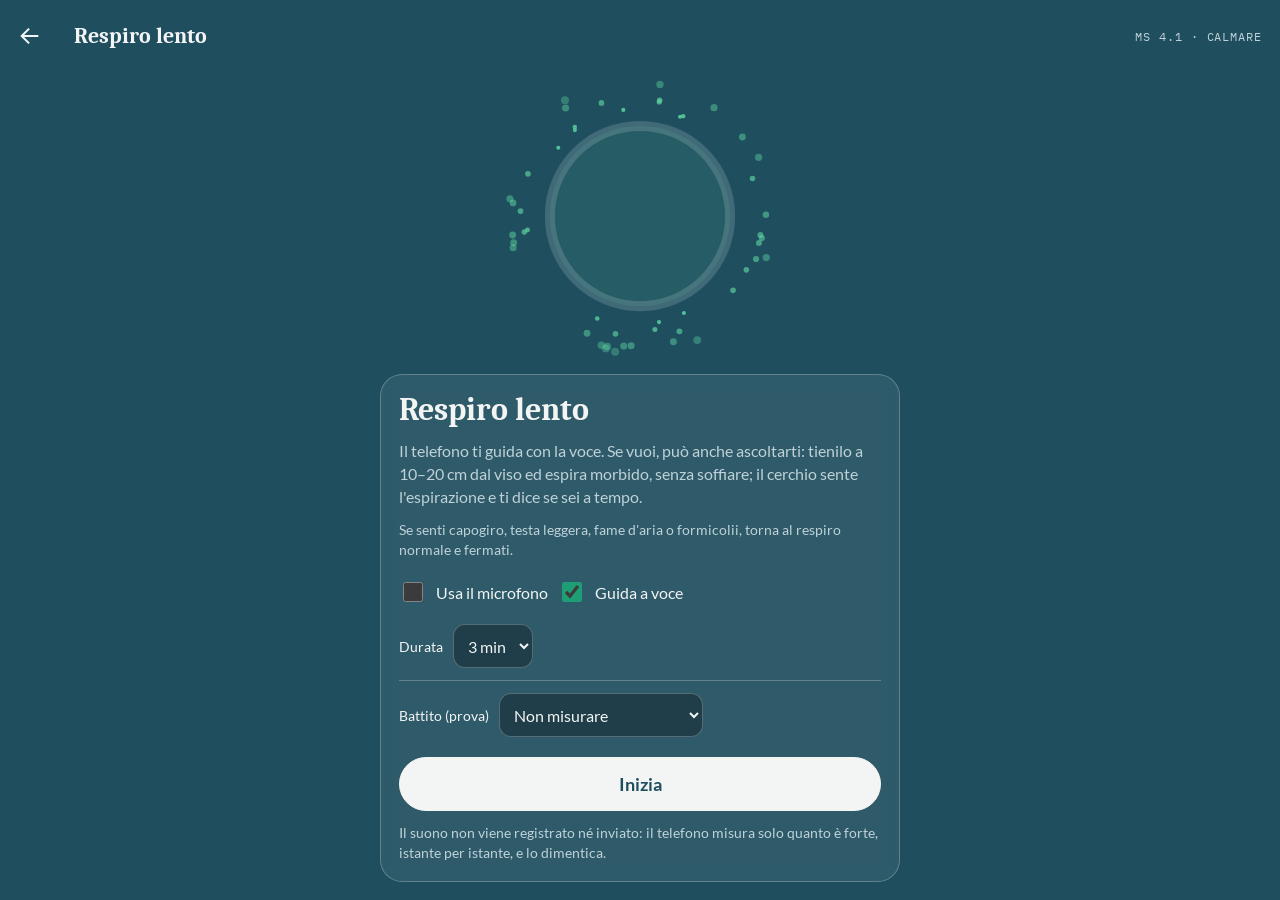
==== commit f76801a9: "Battito: avviso di sicurezza, prassi anche nel respiro guidato, test, seconda revisione - Avviso per" ====
--- a/respiro.html
+++ b/respiro.html
@@ -84,6 +84,16 @@
 .sypill[data-l="media"]{border-color:#7fd4b3;color:#7fd4b3}
 .sypill[data-l="alta"]{background:#7fd4b3;border-color:#7fd4b3;color:#173c49}
 #syTxt{font-size:.9rem;color:var(--ink)}
+.hbrun{display:grid;gap:6px;justify-items:start}
+.hbnow{font-family:var(--display);font-weight:700;font-size:2rem;line-height:1}
+.cells{display:grid;grid-template-columns:repeat(auto-fit,minmax(130px,1fr));gap:8px}
+.cell{background:#ffffff;color:#2f3437;border-radius:12px;padding:8px 14px}
+.cell b{display:block;font-family:var(--display);font-size:1.6rem;color:#14785a}
+.cell span{font-size:.68rem;font-weight:700;letter-spacing:.08em}
+.muted{color:var(--dim)}
+.savebox{display:grid;gap:10px;border-top:1px solid var(--line);padding-top:12px}
+.savebox .rg{display:grid;grid-template-columns:7rem 1fr 2rem;align-items:center;gap:8px}
+.savebox input[type=range]{width:100%;accent-color:var(--teal)}
 @media (prefers-reduced-motion: reduce){ .panel{backdrop-filter:none} }
 </style>
 </head>
@@ -123,6 +133,8 @@
       </div>
       <button class="btn" id="hrConnect" hidden>Collega la fascia</button>
       <p class="small" id="hrNote"></p>
+      <p class="small" id="hrSafe" hidden></p>
+      <div id="rbPreBox" hidden><button class="btn" id="rbGoPre">Misura il battito prima · 1 minuto</button><div id="rbRunPre"></div></div>
     </div>
     <button class="btn primary" id="go">Inizia</button>
     <p class="small">Il suono non viene registrato né inviato: il telefono misura solo quanto è forte, istante per istante, e lo dimentica.</p>
@@ -166,6 +178,17 @@
     <p id="endNote"></p>
     <p class="small" id="hrEndNote" hidden>L'onda del respiro nel battito è la differenza tra il battito più alto (di solito inspirando) e il più basso (espirando) in ogni respiro. Con il respiro lento tende ad allargarsi. È un riscontro per te, non una misura medica, e non viene salvato. La sintonia dice quanto il battito segue il respiro della guida in modo regolare: indica che l'esercizio sta funzionando, non quanto sei rilassato, e le soglie sono ancora provvisorie. Come ti senti adesso? Annotalo nel diario: è il dato che conta di più.</p>
     <p class="small">Il microfono sente il rumore dell'espirazione: non misura il battito. Gli studi sul respiro lento indicano un ritmo di circa 4,5–7 respiri al minuto (MS 4.1).</p>
+    <div class="savebox" id="saveBox">
+      <div id="rbAfter" hidden><button class="btn" id="rbConn" hidden>Collega la fascia</button><button class="btn" id="rbGoPost">Misura il battito dopo · 1 minuto</button><div id="rbRunPost"></div></div>
+      <p class="eyebrow">Nel diario</p>
+      <div id="rbPreAsk" hidden>
+        <div class="rg"><label for="rpe" class="small">Energia prima</label><input type="range" id="rpe" min="0" max="10" value="5"><b id="rpeV">5</b></div>
+        <div class="rg"><label for="rpt" class="small">Tensione prima</label><input type="range" id="rpt" min="0" max="10" value="5"><b id="rptV">5</b></div>
+      </div>
+      <div class="rg"><label for="rae" class="small">Energia adesso</label><input type="range" id="rae" min="0" max="10" value="5"><b id="raeV">5</b></div>
+      <div class="rg"><label for="rat" class="small">Tensione adesso</label><input type="range" id="rat" min="0" max="10" value="5"><b id="ratV">5</b></div>
+      <button class="btn primary" id="rbSave">Salva nel diario</button>
+    </div>
     <div class="row"><button class="btn" id="again">Ricomincia</button><a class="btn primary" href="./" style="display:flex;align-items:center;justify-content:center;text-decoration:none">Torna all'app</a></div>
   </div>
 </div>
@@ -340,7 +363,7 @@
   speak("Fatto. Ottimo lavoro.");
   stopMic(); try{ wake?.release(); }catch(e){}
   S=null; $("phase").textContent=""; $("count").textContent=""; $("hint").textContent="";
-  show("end");
+  show("end"); rbEndSetup();
 }
 
 // ---------- Battito (prova): la lettura dei sensori è in battito.js ----------
@@ -350,6 +373,7 @@
   const v=$("hrSrc").value, ble=!!navigator.bluetooth;
   $("hrConnect").hidden = v!=="ble" || !ble;
   $("hrConnect").textContent = HR.dev ? "Collegata: "+(HR.dev.name||"fascia")+" · cambia" : "Collega la fascia";
+  $("hrSafe").hidden = v==="none";
   $("hrNote").textContent =
     v==="ble" ? (ble ? "Inumidisci gli elettrodi, indossa la fascia sul petto e premi Collega. Il battito resta su questo dispositivo e non viene salvato."
                      : "Questo browser non si collega alle fasce. Su iPhone e iPad Safari non lo permette: apri l'app con il browser gratuito Bluefy. Su Android usa Chrome, su computer Chrome o Edge.")
@@ -374,10 +398,12 @@
     $("hrNote").textContent = e.name==="NotFoundError" ? "Nessuna fascia scelta. Controlla che sia indossata (si accende a contatto con la pelle) e riprova." : "Non riesco a collegarmi alla fascia ("+e.message+").";
   }
   $("hrConnect").hidden=false; $("hrConnect").textContent = HR.dev ? "Collegata: "+(HR.dev.name||"fascia")+" · cambia" : "Collega la fascia";
-}
-HR.onDisconnect = ()=>{ hrMsg("La fascia si è scollegata."); hrNote(); };
+  rbPreUi();
+}
+$("hrSafe").textContent = HB_SAFE;
+HR.onDisconnect = ()=>{ hrMsg("La fascia si è scollegata."); hrNote(); rbPreUi(); };
 async function hrStart(){
-  syReset();
+  hbCancel(); syReset();
   HR.src=$("hrSrc").value; HR.beats=[]; HR.rej=0; HR.rejIbi=0; HR.status=""; HR.on=false; hrMsg("");
   if(HR.src==="cam"){
     try{ await startCam(); HR.on=true;
@@ -524,8 +550,63 @@
   $("hrEndNote").hidden=false;
   HR.on=false; HR.beats=[]; stopCam();
 }
+
+// ---------- Battito prima e dopo e salvataggio nel diario dell'app ----------
+// Stessa prassi dell'app (battito.js). Il diario è quello dell'app, sullo stesso dispositivo.
+const DKEY = "pitstop.v2";
+const okQ = v => /^\d{1,2}$/.test(v||"") && +v<=10;
+const hasPre = okQ(QP.get("pe")) && okQ(QP.get("pt")), QPE = +QP.get("pe"), QPT = +QP.get("pt");
+let rbPre=null, rbPost=null;
+try{ const sp=JSON.parse(sessionStorage.getItem("nms-hbpre")||"null"); sessionStorage.removeItem("nms-hbpre");
+  if(sp && sp.ex===exId && Date.now()-sp.at<20*60000 && sp.a && isFinite(sp.a.hr) && (sp.src==="cam"||sp.src==="ble")) rbPre={src:sp.src, k:"calm", a:sp.a, fromApp:true};
+}catch(e){}
+function rbPreUi(){ const v=$("hrSrc").value; $("rbPreBox").hidden = !rbPre?.fromApp && (v==="none" || (v==="ble" && !HR.dev)); }
+$("hrSrc").addEventListener("change", ()=>{ hbCancel(); rbPreUi(); });
+if(rbPre){ $("rbRunPre").innerHTML=`<p><b>Prima, misurato nell'app: ${Math.round(rbPre.a.hr)} battiti/min</b></p>`; $("rbGoPre").textContent="Rifai la misura prima"; }
+rbPreUi();
+$("rbGoPre").addEventListener("click", async ()=>{
+  const src=$("hrSrc").value; if(src==="none") return;
+  $("rbGoPre").disabled=true; const r=await hbMeasure(src, "pre", "calm", $("rbRunPre")); $("rbGoPre").disabled=false;
+  if(!r) return;
+  rbPre={src, k:"calm", a:r};
+  $("rbRunPre").innerHTML=`<p><b>Prima: ${Math.round(r.hr)} battiti/min</b>${r.rm!=null?` · variabilità ${Math.round(r.rm)} ms`:""}</p>`;
+  $("rbGoPre").textContent="Rifai la misura prima";
+});
+["rpe","rpt","rae","rat"].forEach(id=>$(id).addEventListener("input",()=>{ $(id+"V").textContent=$(id).value; }));
+function rbEndSetup(){
+  rbPost=null; $("rbAfter").hidden=!rbPre; $("rbGoPost").hidden=false; $("rbGoPost").disabled=false; $("rbRunPost").innerHTML=""; rbEndConn();
+  $("rbPreAsk").hidden=hasPre;
+  if(hasPre){ $("rae").value=QPE; $("rat").value=QPT; $("raeV").textContent=QPE; $("ratV").textContent=QPT; }
+  $("rbSave").disabled=false; $("rbSave").textContent="Salva nel diario";
+}
+$("rbGoPost").addEventListener("click", async ()=>{
+  const p=rbPre; if(!p) return;
+  $("rbGoPost").disabled=true; const r=await hbMeasure(p.src, "post", "calm", $("rbRunPost")); $("rbGoPost").disabled=false;
+  if(!r || rbPre!==p) return;
+  rbPost=r; $("rbGoPost").hidden=true; $("rbRunPost").innerHTML=hbResultHTML(p, r);
+});
+$("rbConn").addEventListener("click", async ()=>{ await connectStrap(); rbEndConn(); });
+function rbEndConn(){ $("rbConn").hidden = !(rbPre && rbPre.src==="ble" && !HR.dev); }
+const isoD = d => d.getFullYear()+"-"+String(d.getMonth()+1).padStart(2,"0")+"-"+String(d.getDate()).padStart(2,"0");
+function saveToDiary(rec){
+  try{
+    const raw=localStorage.getItem(DKEY); let o=null; try{ o=raw?JSON.parse(raw):null; }catch(e){}
+    // diario assente, rovinato o con i dati di esempio: riparto pulito tenendo le impostazioni dell'ambassador
+    if(!o || typeof o!=="object" || !Array.isArray(o.days) || !Array.isArray(o.sessions) || o.example)
+      o={example:false, days:[], sessions:[], exp:null, amb:o&&o.amb, l2ok:o&&o.l2ok};
+    o.sessions.unshift(rec); localStorage.setItem(DKEY, JSON.stringify(o)); return true;
+  }catch(e){ return false; }
+}
+$("rbSave").addEventListener("click", ()=>{
+  hbCancel();
+  const rec={ex: PATTERNS[exId] ? exId : "respiro", d: isoD(new Date()),
+    pe: hasPre ? QPE : +$("rpe").value, pt: hasPre ? QPT : +$("rpt").value, ae:+$("rae").value, at:+$("rat").value};
+  if(rbPre) rec.hb={s:rbPre.src, k:"calm", a:rbPre.a, b:rbPost};
+  if(saveToDiary(rec)){ $("rbSave").disabled=true; $("rbSave").textContent="Salvato nel diario"; rbPre=null; rbPost=null; $("rbAfter").hidden=true; }
+  else $("rbSave").textContent="Non riesco a salvare: spazio del browser pieno o bloccato";
+});
 $("go").addEventListener("click",go);
-$("again").addEventListener("click",()=>{ show("intro"); });
+$("again").addEventListener("click",()=>{ hbCancel(); rbPre=null; rbPost=null; $("rbRunPre").innerHTML=""; $("rbGoPre").textContent="Misura il battito prima · 1 minuto"; show("intro"); rbPreUi(); });
 $("stop").addEventListener("click",()=>{ if(S) finish(false); });
 $("pause").addEventListener("click",()=>{
   if(!S) return;
